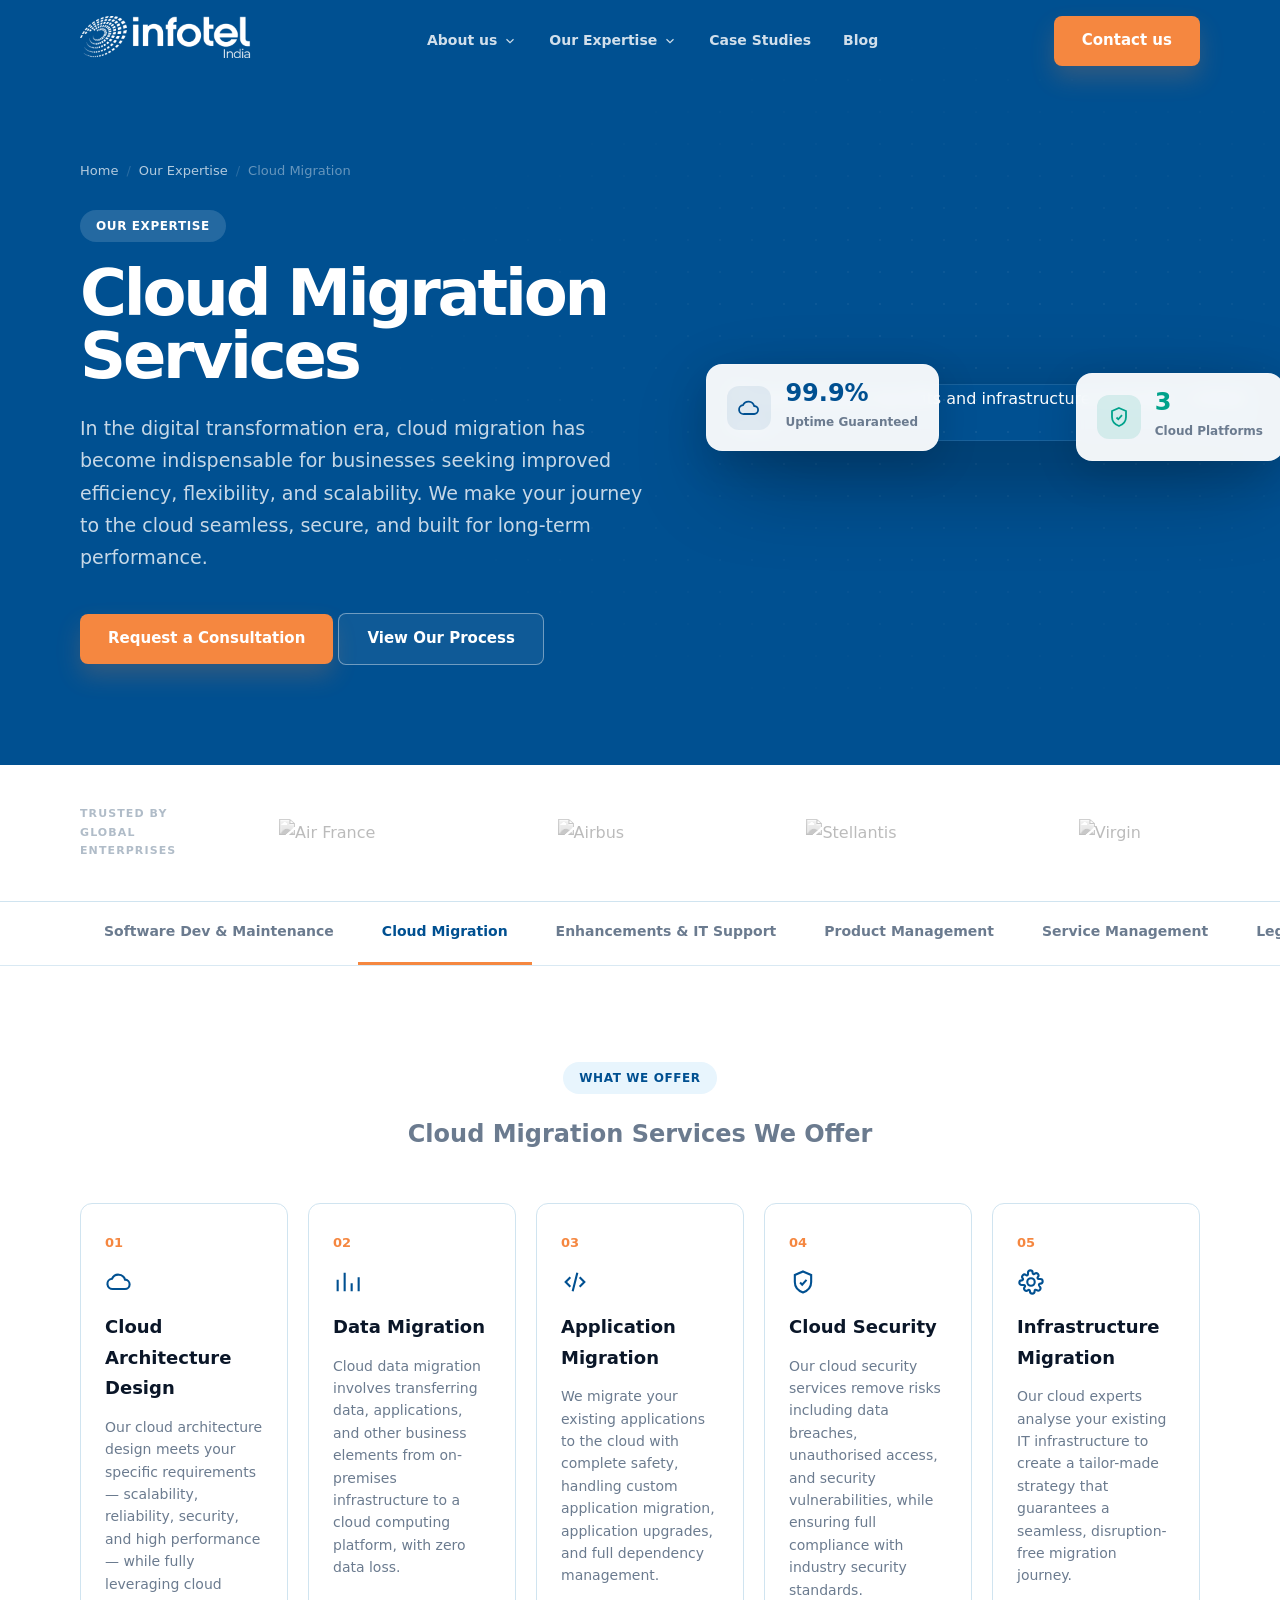
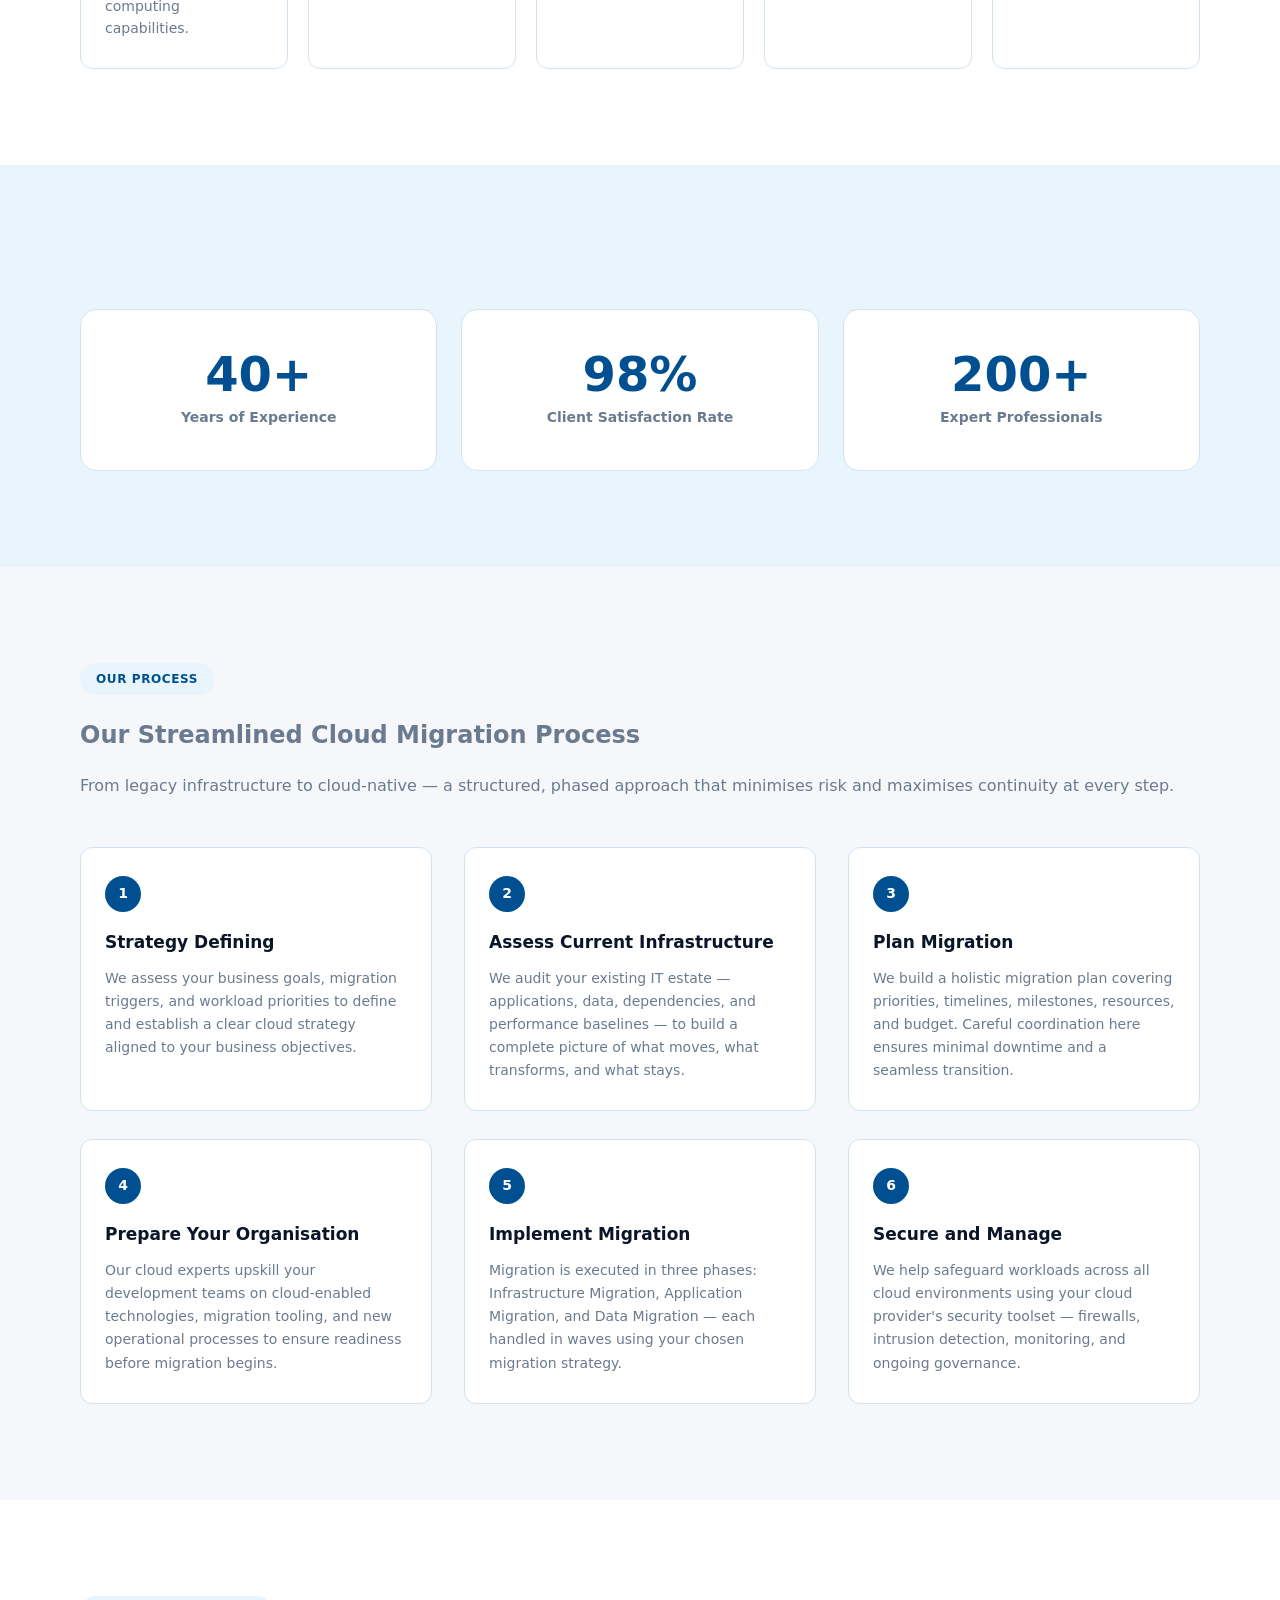
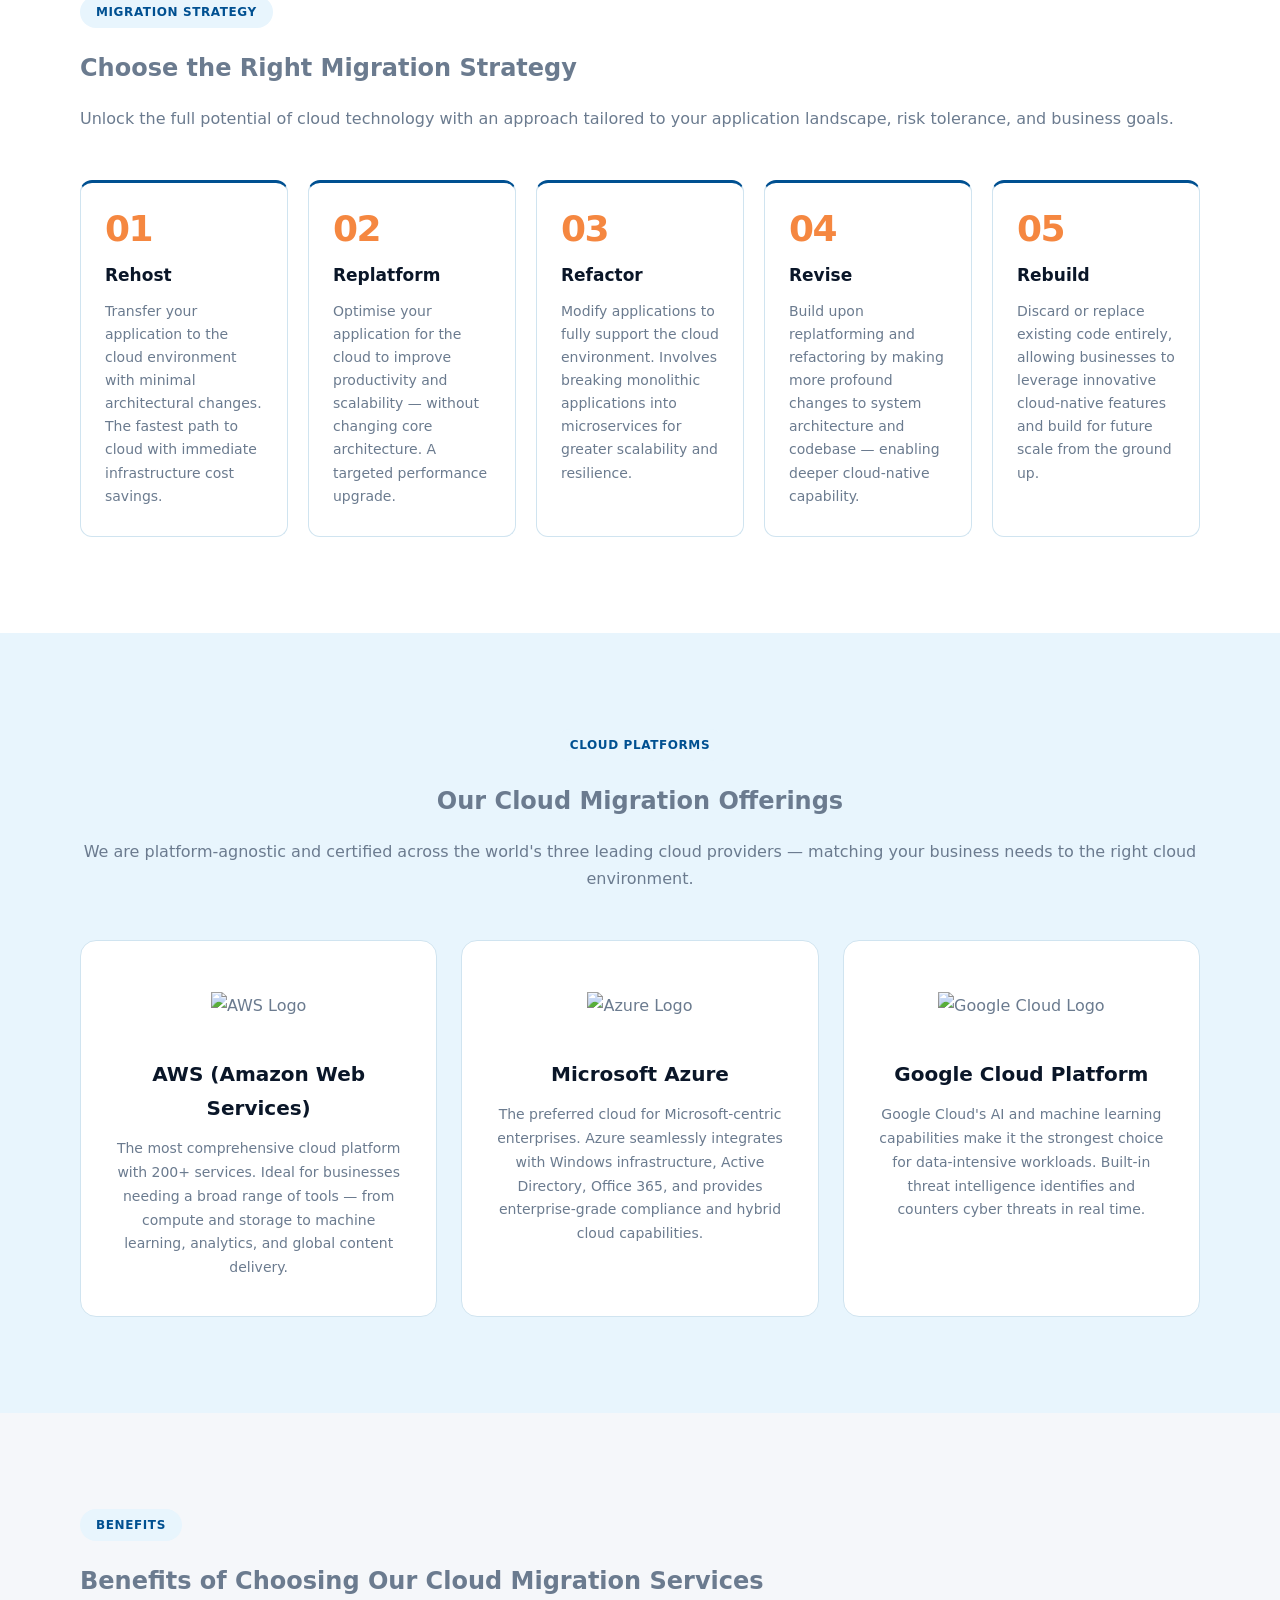
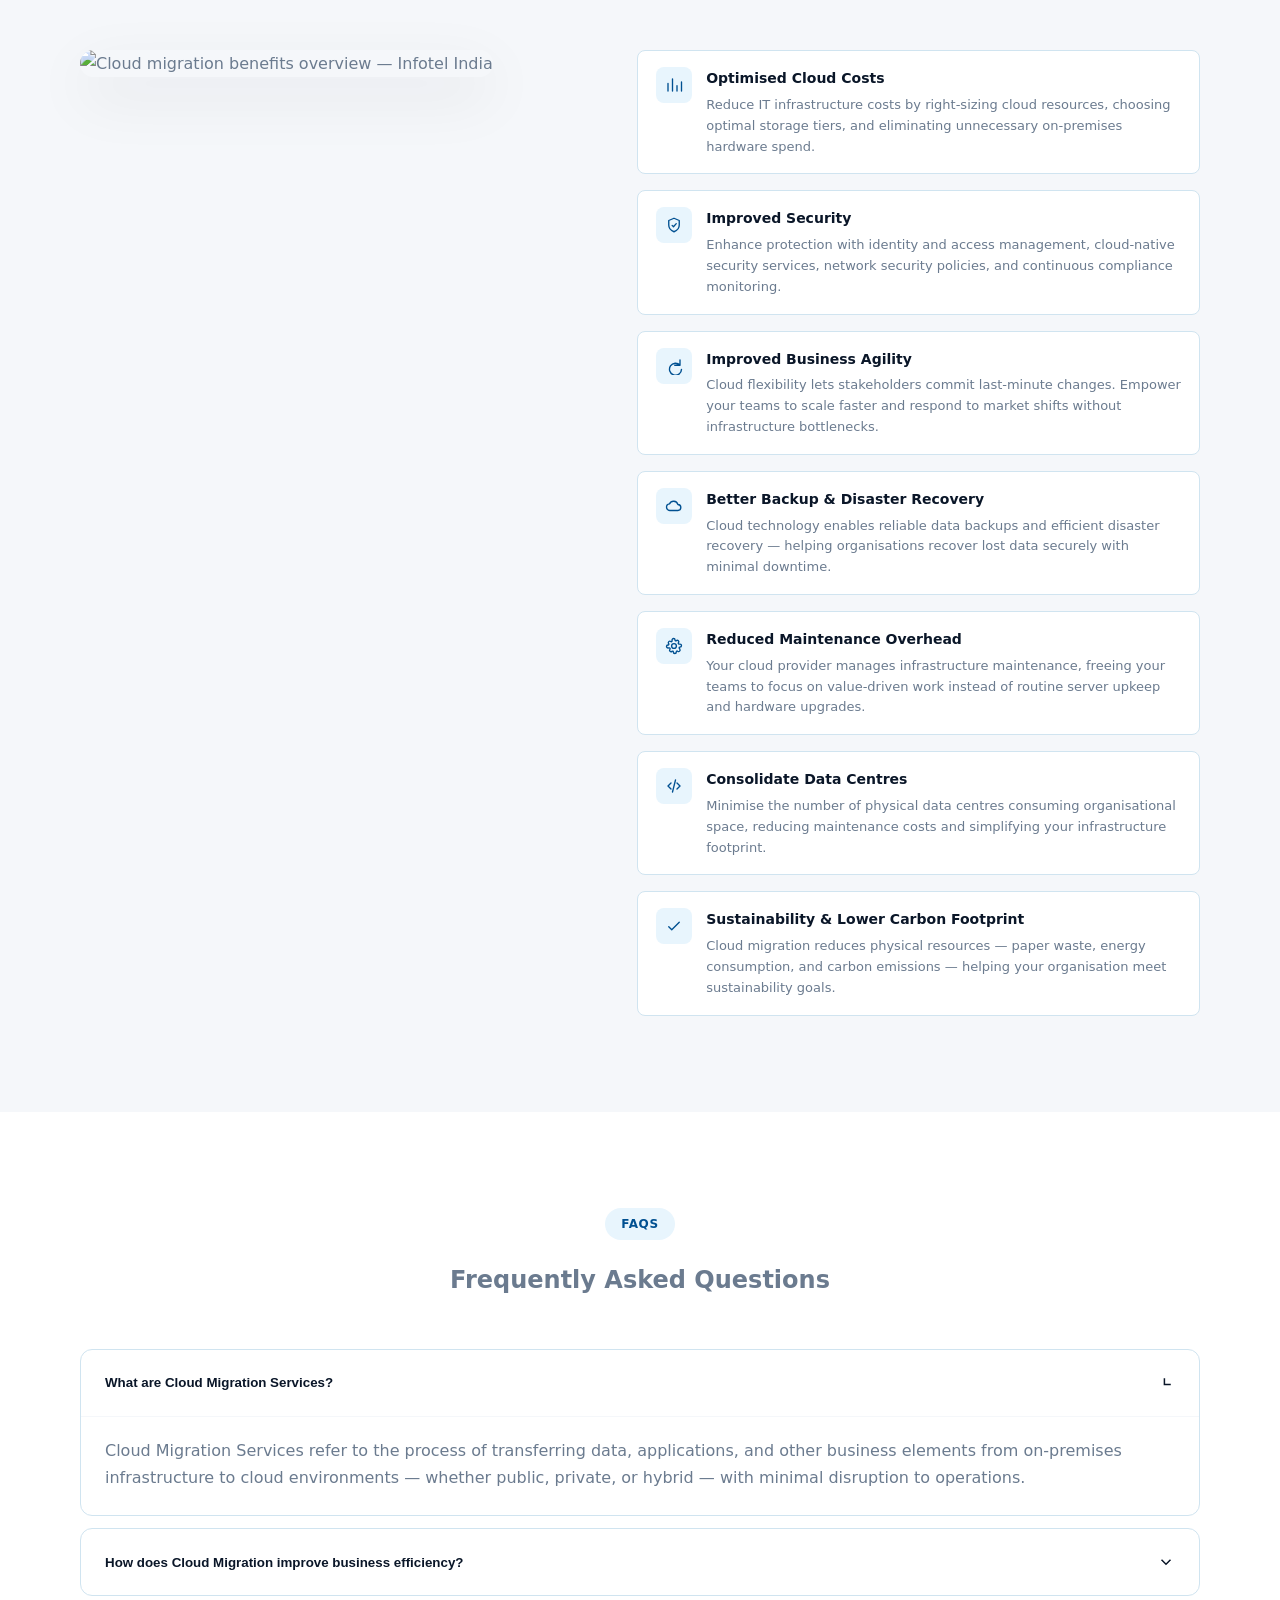
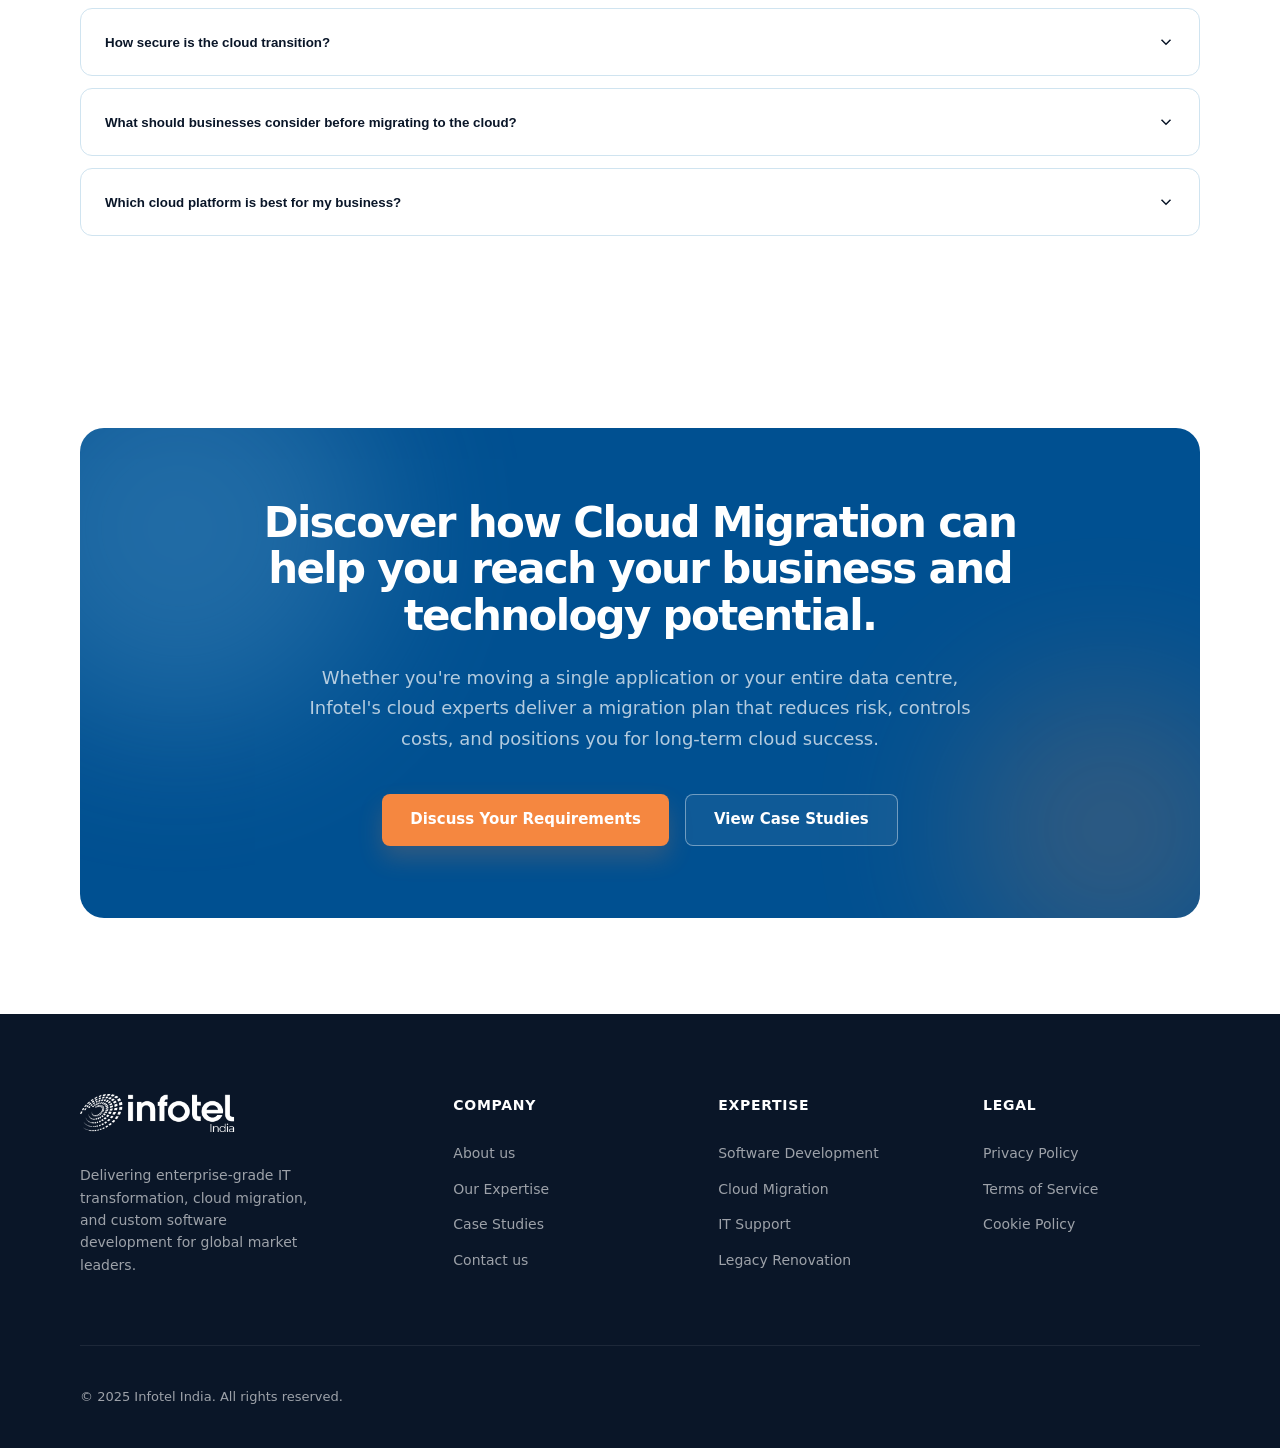
==== expertise-cloud-migration.html @ 96174274 "Cloud migration" ====
<!DOCTYPE html>
<html lang="en">

<head>
    <meta charset="UTF-8">
    <meta name="viewport" content="width=device-width, initial-scale=1.0">
    <title>Cloud Migration Services | Cloud Application Migration | Infotel India</title>
    <meta name="description" content="Infotel India delivers expert cloud migration services — from strategy and assessment to implementation and security. Migrate to AWS, Azure, or Google Cloud with minimal disruption and maximum performance.">
    <link rel="canonical" href="/expertise/cloud-migration">

    <style>
        :root {
            --color-navy: #005091;
            --color-royal: #026dc4;
            --color-steel: #6ea0c3;
            --color-sky: #a3d8f7;
            --color-ice: #e8f5fd;
            --color-ember: #f58740;
            --color-teal: #00a28b;
            --color-violet: #8f52c0;
            --color-ink: #0a1628;
            --color-dark-navy: #1b2f4a;
            --color-frost: #f5f7fa;
            --color-white: #fff;
            --color-slate: #6b7b8f;
            --color-mist: #b0bcc8;
            --font-primary: "Segoe UI", system-ui, -apple-system, sans-serif;
            --radius-sm: 4px;
            --radius-md: 8px;
            --radius-lg: 12px;
            --radius-xl: 16px;
            --radius-2xl: 24px;
            --radius-full: 9999px;
            --shadow-soft: 0 8px 32px rgba(0, 80, 145, .1);
            --shadow-card: 0 20px 60px rgba(10, 22, 40, .08);
            --shadow-strong: 0 30px 80px rgba(10, 22, 40, .16);
            --container-max: 1280px;
        }

        * {
            box-sizing: border-box;
        }

        html {
            scroll-behavior: smooth;
        }

        body {
            margin: 0;
            font-family: var(--font-primary);
            color: var(--color-slate);
            background: var(--color-white);
            line-height: 1.7;
            -webkit-font-smoothing: antialiased;
            overflow-x: hidden;
        }

        a {
            color: inherit;
            text-decoration: none;
        }

        button {
            border: 0;
            background: transparent;
            cursor: pointer;
            padding: 0;
        }

        svg {
            display: block;
            max-width: 100%;
        }

        h1, h2, h3, h4, p {
            margin: 0;
        }

        .container {
            width: min(var(--container-max), calc(100% - 160px));
            margin: 0 auto;
        }

        .section {
            padding: 96px 0;
            position: relative;
        }

        .section-tag {
            display: inline-flex;
            align-items: center;
            justify-content: center;
            gap: 8px;
            margin-bottom: 20px;
            padding: 6px 16px;
            border-radius: var(--radius-full);
            background: var(--color-ice);
            color: var(--color-navy);
            font-size: 12px;
            font-weight: 600;
            letter-spacing: .05em;
            text-transform: uppercase;
        }

        .section-tag.inverse {
            background: rgba(255, 255, 255, .14);
            color: var(--color-white);
        }

        .btn {
            display: inline-flex;
            align-items: center;
            justify-content: center;
            min-height: 48px;
            padding: 12px 28px;
            border-radius: var(--radius-md);
            font-size: 15px;
            font-weight: 600;
            transition: all .3s ease;
        }

        .btn-cta {
            background: var(--color-ember);
            color: #fff;
            box-shadow: 0 12px 24px rgba(245, 135, 64, 0.2);
        }

        .btn-cta:hover {
            background: #dc7636;
            transform: translateY(-2px);
            box-shadow: 0 16px 32px rgba(245, 135, 64, 0.3);
        }

        .btn-ghost-light {
            background: rgba(255, 255, 255, .06);
            color: #fff;
            border: 1.5px solid rgba(255, 255, 255, .4);
        }

        .btn-ghost-light:hover {
            background: rgba(255, 255, 255, .12);
            transform: translateY(-2px);
            border-color: #fff;
        }

        /* ── HEADER & NAV ── */
        .site-header {
            position: fixed;
            inset: 0 0 auto;
            z-index: 100;
            background: transparent;
            padding: 16px 0;
            transition: all .4s ease;
        }

        .site-header.scrolled {
            background: rgba(0, 80, 145, 0.96);
            backdrop-filter: blur(16px);
            padding: 12px 0;
            box-shadow: 0 12px 30px rgba(0, 0, 0, 0.15);
        }

        .nav-shell {
            display: flex;
            align-items: center;
            justify-content: space-between;
        }

        .brand-logo {
            height: 42px;
            width: auto;
        }

        .nav-links {
            display: flex;
            gap: 32px;
            align-items: center;
        }

        .nav-item { position: relative; }

        .nav-link {
            display: flex;
            align-items: center;
            gap: 6px;
            padding: 12px 0;
            color: rgba(255, 255, 255, 0.82);
            font-size: 14px;
            font-weight: 600;
        }

        .nav-item:hover .nav-link { color: #fff; }

        .icon-chevron {
            width: 14px;
            height: 14px;
            stroke: currentColor;
            fill: none;
            transition: transform .3s;
        }

        .nav-item:hover .icon-chevron { transform: rotate(180deg); }

        .dropdown {
            position: absolute;
            top: 100%;
            left: 50%;
            transform: translateX(-50%) translateY(10px);
            background: #fff;
            border-radius: var(--radius-lg);
            padding: 12px;
            min-width: 220px;
            opacity: 0;
            visibility: hidden;
            transition: all .3s ease;
            box-shadow: var(--shadow-strong);
        }

        .nav-item:hover>.dropdown {
            opacity: 1;
            visibility: visible;
            transform: translateX(-50%) translateY(0);
        }

        .dropdown-link {
            display: block;
            padding: 10px 14px;
            border-radius: var(--radius-md);
            font-size: 14px;
            color: var(--color-slate);
            transition: all .2s;
        }

        .dropdown-link:hover {
            background: var(--color-ice);
            color: var(--color-navy);
        }

        .mega-menu {
            position: absolute;
            top: 100%;
            left: 50%;
            transform: translateX(-50%) translateY(10px);
            background: #fff;
            border-radius: var(--radius-xl);
            padding: 24px;
            min-width: 560px;
            display: grid;
            grid-template-columns: 1fr 1fr;
            gap: 8px;
            opacity: 0;
            visibility: hidden;
            transition: all .3s ease;
            box-shadow: var(--shadow-strong);
        }

        .mega-menu-header {
            grid-column: 1 / -1;
            padding: 0 12px 12px;
            font-size: 12px;
            font-weight: 700;
            text-transform: uppercase;
            color: var(--color-mist);
            letter-spacing: .05em;
        }

        .nav-item:hover>.mega-menu {
            opacity: 1;
            visibility: visible;
            transform: translateX(-50%) translateY(0);
        }

        .mega-item {
            display: flex;
            gap: 14px;
            padding: 12px;
            border-radius: var(--radius-lg);
            transition: all .2s;
        }

        .mega-item:hover { background: var(--color-ice); }

        .mega-icon {
            width: 36px;
            height: 36px;
            display: flex;
            align-items: center;
            justify-content: center;
            color: var(--color-navy);
            background: #fff;
            border: 1px solid rgba(2, 109, 196, 0.1);
            border-radius: 8px;
            flex-shrink: 0;
        }

        .mega-content h4 {
            font-size: 14px;
            color: var(--color-ink);
            margin-bottom: 2px;
        }

        .mega-content p {
            font-size: 12px;
            color: var(--color-slate);
        }

        /* ── HERO ── */
        .page-hero {
            background: var(--color-navy);
            color: #fff;
            padding: 160px 0 100px;
            position: relative;
            overflow: hidden;
        }

        .page-hero-bg {
            position: absolute;
            inset: 0;
            pointer-events: none;
            background-image: radial-gradient(circle, rgba(255, 255, 255, .06) 1px, transparent 1px);
            background-size: 32px 32px;
            mask-image: radial-gradient(ellipse 60% 60% at 75% 50%, black 10%, transparent 80%);
        }

        .page-hero-inner {
            display: grid;
            grid-template-columns: 52% 48%;
            gap: 64px;
            align-items: center;
            position: relative;
            z-index: 2;
        }

        .page-hero h1 {
            color: #fff;
            font-size: clamp(36px, 5vw, 64px);
            font-weight: 700;
            letter-spacing: -.05em;
            line-height: .98;
            margin-bottom: 24px;
        }

        .page-hero .lead {
            color: rgba(255, 255, 255, .78);
            font-size: clamp(16px, 1.6vw, 19px);
            margin-bottom: 40px;
            max-width: 600px;
        }

        .breadcrumb {
            display: flex;
            align-items: center;
            gap: 8px;
            margin-bottom: 28px;
            font-size: 13px;
            color: rgba(255, 255, 255, .4);
        }

        .breadcrumb a { color: rgba(255, 255, 255, .7); }
        .breadcrumb-sep { opacity: .4; }

        .page-hero-visual {
            position: relative;
        }

        .hero-main-img {
            width: 100%;
            height: auto;
            border-radius: var(--radius-2xl);
            box-shadow: 0 30px 90px rgba(0, 0, 0, .4);
            border: 1px solid rgba(255, 255, 255, .1);
            transition: transform .6s ease;
        }

        .hero-badge-card {
            position: absolute;
            background: rgba(255, 255, 255, 0.94);
            backdrop-filter: blur(8px);
            padding: 16px 20px;
            border-radius: var(--radius-xl);
            box-shadow: 0 12px 40px rgba(0, 0, 0, 0.15);
            display: flex;
            align-items: center;
            gap: 14px;
            z-index: 10;
            border: 1px solid rgba(255, 255, 255, 0.2);
            opacity: 0;
            transform: scale(0.9) translateY(20px);
        }

        .hero-badge-card.top-left { top: -20px; left: -20px; }
        .hero-badge-card.bottom-right { bottom: -20px; right: -20px; }

        .hero-badge-icon {
            width: 44px; height: 44px;
            border-radius: var(--radius-lg);
            background: rgba(0, 80, 145, 0.08);
            color: var(--color-navy);
            display: flex; align-items: center; justify-content: center;
        }

        .hero-badge-content span {
            display: block;
            font-size: 24px; font-weight: 700;
            color: var(--color-navy);
            line-height: 1; margin-bottom: 2px;
        }

        .hero-badge-content label {
            font-size: 12px; font-weight: 600;
            color: var(--color-slate);
            white-space: nowrap;
        }

        /* ── CLIENT STRIP ── */
        .client-strip {
            background: var(--color-white);
            border-bottom: 1px solid #d0e4f0;
            padding: 40px 0;
        }

        .client-strip-inner {
            display: flex; align-items: center; justify-content: space-between;
        }

        .client-strip-label {
            font-size: 11px; text-transform: uppercase;
            font-weight: 700; color: var(--color-mist);
            letter-spacing: .1em; width: 140px;
        }

        .client-logos {
            display: flex; align-items: center; gap: 64px; flex: 1; justify-content: space-around;
        }

        .client-logo-item img {
            max-height: 28px; width: auto;
            filter: grayscale(1); opacity: 0.5;
            transition: all .3s ease;
        }

        .client-logo-item:hover img {
            filter: grayscale(0); opacity: 1;
            transform: scale(1.05);
        }

        /* ── SERVICES TABS ── */
        .services-tabs {
            background: var(--color-white);
            border-bottom: 1px solid rgba(208, 228, 240, .8);
            position: sticky; top: 72px; z-index: 20;
        }

        .tabs-inner {
            display: flex; gap: 0; overflow-x: auto; scrollbar-width: none;
            max-width: var(--container-max); margin: 0 auto; padding: 0 80px;
        }

        .tab-link {
            display: inline-flex; align-items: center;
            padding: 18px 24px; font-size: 14px; font-weight: 600;
            color: var(--color-slate); white-space: nowrap;
            border-bottom: 3px solid transparent; transition: all .2s;
        }

        .tab-link:hover { color: var(--color-navy); }
        .tab-link.is-active { color: var(--color-navy); border-bottom-color: var(--color-ember); }

        /* ── OVERVIEW / GRID ── */
        .cloud-five-grid {
            display: grid; grid-template-columns: repeat(5, minmax(0, 1fr));
            gap: 20px; margin-top: 32px;
        }

        .numbered-card {
            background: var(--color-white); border: 1px solid #d0e4f0;
            border-radius: var(--radius-lg); padding: 28px 24px;
            transition: transform .26s cubic-bezier(.34,1.56,.64,1), box-shadow .26s ease, border-color .26s;
        }

        .numbered-card:hover {
            transform: translateY(-5px); box-shadow: var(--shadow-strong);
            border-color: rgba(2, 109, 196, .18);
        }

        .card-num {
            font-size: 13px; font-weight: 700; color: var(--color-ember); margin-bottom: 14px;
        }

        .card-icon {
            margin-bottom: 16px; color: var(--color-navy);
        }

        .numbered-card h3 {
            font-size: 18px; font-weight: 600; color: var(--color-ink); margin-bottom: 12px;
        }

        .numbered-card p {
            font-size: 14px; line-height: 1.6;
        }

        /* ── STAT ROW ── */
        .stat-row {
            display: grid; grid-template-columns: repeat(3, 1fr); gap: 24px; margin-top: 48px;
        }

        .stat-box {
            text-align: center; padding: 40px; border-radius: var(--radius-xl);
            background: #fff; border: 1px solid #d0e4f0;
            transition: all .3s ease;
        }

        .stat-box:hover { border-color: var(--color-sky); box-shadow: var(--shadow-soft); }

        .stat-num {
            font-size: 48px; font-weight: 700; color: var(--color-navy); line-height: 1; margin-bottom: 8px;
        }

        .stat-label { font-size: 14px; font-weight: 600; color: var(--color-slate); }

        /* ── PROCESS ── */
        .cloud-process-grid {
            display: grid; grid-template-columns: repeat(3, minmax(0, 1fr));
            gap: 28px 32px; margin-top: 40px; position: relative;
        }

        .cloud-process-step {
            background: var(--color-white); border: 1px solid #d0e4f0;
            border-radius: var(--radius-lg); padding: 28px 24px; position: relative;
            transition: transform .26s cubic-bezier(.34, 1.56, .64, 1), box-shadow .26s ease, border-color .26s;
        }

        .cloud-process-step:hover {
            transform: translateY(-5px); box-shadow: var(--shadow-strong);
            border-color: rgba(2, 109, 196, .22);
        }

        .step-number {
            display: inline-flex; align-items: center; justify-content: center;
            width: 36px; height: 36px; border-radius: 50%;
            background: var(--color-navy); color: #fff;
            font-size: 14px; font-weight: 700; margin-bottom: 16px; flex-shrink: 0;
        }

        .cloud-process-step h4 { font-size: 17px; font-weight: 600; color: var(--color-ink); margin-bottom: 10px; }
        .cloud-process-step p { font-size: 14px; color: var(--color-slate); line-height: 1.65; }

        /* ── STRATEGIES ── */
        .strategy-card {
            background: var(--color-white); border: 1px solid #d0e4f0;
            border-radius: var(--radius-lg); padding: 28px 24px;
            border-top: 3px solid var(--color-navy);
            transition: transform .26s cubic-bezier(.34, 1.56, .64, 1), box-shadow .26s ease, border-top-color .26s;
        }

        .strategy-card:hover { transform: translateY(-5px); box-shadow: var(--shadow-strong); border-top-color: var(--color-ember); }

        .strategy-num { font-size: 36px; font-weight: 700; color: var(--color-ember); line-height: 1; letter-spacing: -.04em; margin-bottom: 14px; }
        .strategy-card h3 { font-size: 17px; font-weight: 600; color: var(--color-ink); margin-bottom: 10px; }
        .strategy-card p { font-size: 14px; color: var(--color-slate); line-height: 1.65; }

        /* ── PLATFORMS ── */
        .platform-grid { display: grid; grid-template-columns: repeat(3, minmax(0, 1fr)); gap: 24px; margin-top: 36px; }

        .platform-card {
            background: var(--color-white); border: 1px solid #d0e4f0; border-radius: var(--radius-xl);
            padding: 36px 32px; text-align: center;
            transition: transform .28s cubic-bezier(.34, 1.56, .64, 1), box-shadow .28s ease, border-color .28s;
        }

        .platform-card:hover { transform: translateY(-6px); box-shadow: var(--shadow-strong); border-color: rgba(2, 109, 196, .22); }

        .platform-logo { height: 56px; display: flex; align-items: center; justify-content: center; margin: 0 auto 24px; }
        .platform-logo img { max-height: 52px; width: auto; object-fit: contain; }
        .platform-card h3 { font-size: 20px; font-weight: 600; color: var(--color-ink); margin-bottom: 12px; }
        .platform-card p { font-size: 14px; color: var(--color-slate); line-height: 1.7; }

        /* ── BENEFITS ── */
        .benefits-layout { display: grid; grid-template-columns: minmax(0, .95fr) minmax(0, 1.05fr); gap: 48px; align-items: start; margin-top: 36px; }

        .benefit-list { display: grid; gap: 16px; margin-top: 0; }

        .benefit-item {
            display: flex; gap: 14px; align-items: flex-start; padding: 16px 18px; border-radius: var(--radius-md);
            background: var(--color-white); border: 1px solid #d0e4f0;
            transition: transform .22s cubic-bezier(.34, 1.56, .64, 1), border-color .22s, box-shadow .22s;
        }

        .benefit-item:hover { transform: translateX(5px); border-color: rgba(2, 109, 196, .24); box-shadow: var(--shadow-soft); }

        .benefit-icon {
            width: 36px; height: 36px; border-radius: var(--radius-md);
            background: var(--color-ice); color: var(--color-navy);
            display: flex; align-items: center; justify-content: center; flex-shrink: 0;
        }

        .benefit-icon svg { width: 18px; height: 18px; fill: none; stroke: currentColor; stroke-width: 1.8; stroke-linecap: round; stroke-linejoin: round; }
        .benefit-title { font-size: 14px; font-weight: 600; color: var(--color-ink); margin-bottom: 4px; }
        .benefit-body { font-size: 13px; color: var(--color-slate); line-height: 1.6; }

        /* ── FAQ ── */
        .faq-list { display: grid; gap: 12px; margin-top: 32px; }
        .faq-item { border: 1px solid #d0e4f0; border-radius: 12px; overflow: hidden; background: #fff; }
        .faq-q {
            display: flex; align-items: center; justify-content: space-between;
            padding: 24px; width: 100%; font-weight: 600; text-align: left; color: var(--color-ink);
        }
        .faq-icon { width: 18px; height: 18px; transition: transform .3s ease; }
        .faq-item.is-open .faq-icon { transform: rotate(45deg); }
        .faq-a { max-height: 0; overflow: hidden; transition: all .4s cubic-bezier(.4, 0, .2, 1); }
        .faq-item.is-open .faq-a { max-height: 500px; padding: 0 24px 24px; border-top: 1px solid var(--color-frost); padding-top: 20px; }

        /* ── CTA STRIP ── */
        .cta-strip-container { margin-top: 96px; padding-bottom: 96px; }
        .cta-strip {
            background: var(--color-navy); border-radius: var(--radius-2xl); padding: 72px;
            position: relative; overflow: hidden; display: flex; flex-direction: column; align-items: center; text-align: center;
        }
        .cta-orb {
            position: absolute; border-radius: 50%; filter: blur(80px); opacity: 0.2; pointer-events: none;
        }
        .cta-orb-1 { width: 400px; height: 400px; background: var(--color-sky); top: -100px; left: -100px; }
        .cta-orb-2 { width: 300px; height: 300px; background: var(--color-ember); bottom: -60px; right: -60px; }
        .cta-strip h2 { font-size: clamp(28px, 4vw, 42px); color: #fff; margin-bottom: 24px; max-width: 840px; position: relative; z-index: 2; line-height: 1.1; font-weight: 700; letter-spacing: -.04em; }
        .cta-strip p { font-size: 18px; color: rgba(255, 255, 255, .7); margin-bottom: 40px; max-width: 680px; position: relative; z-index: 2; }
        .cta-actions { position: relative; z-index: 2; display: flex; gap: 16px; justify-content: center; }

        /* ── FOOTER ── */
        .site-footer { background: var(--color-ink); color: rgba(255, 255, 255, .6); padding: 80px 0 40px; }
        .footer-grid { display: grid; grid-template-columns: 1.5fr 1fr 1fr 1fr; gap: 48px; padding-bottom: 60px; border-bottom: 1px solid rgba(255, 255, 255, 0.08); }
        .footer-brand p { margin-top: 24px; font-size: 14px; max-width: 240px; line-height: 1.6; }
        .footer-head { font-size: 14px; font-weight: 700; color: #fff; text-transform: uppercase; letter-spacing: .05em; margin-bottom: 24px; }
        .footer-link { display: block; font-size: 14px; color: rgba(255, 255, 255, .6); margin-bottom: 12px; transition: color .2s; }
        .footer-link:hover { color: #fff; }
        .footer-bottom { padding-top: 40px; display: flex; justify-content: space-between; font-size: 13px; }

        /* ── ANIMATIONS ── */
        .reveal { opacity: 0; transform: translateY(30px); transition: all .7s cubic-bezier(.2, .8, .4, 1); }
        .reveal.is-visible { opacity: 1; transform: translateY(0); }
        .reveal-left { opacity: 0; transform: translateX(-40px); transition: all .8s cubic-bezier(.2, .8, .4, 1); }
        .reveal-left.is-visible { opacity: 1; transform: translateX(0); }
        .reveal-right { opacity: 0; transform: translateX(40px); transition: all .8s cubic-bezier(.2, .8, .4, 1); }
        .reveal-right.is-visible { opacity: 1; transform: translateX(0); }

        .cloud-process-step { opacity: 0; transform: translateY(28px); transition: opacity .55s cubic-bezier(.2,.8,.4,1), transform .55s cubic-bezier(.2,.8,.4,1); }
        .cloud-process-step.is-visible { opacity: 1; transform: translateY(0); }
        .cloud-process-step.is-hidden { opacity: 0; transform: translateY(14px); transition: opacity .35s ease, transform .35s ease; }
        .cloud-process-step:nth-child(1) { transition-delay: .00s; }
        .cloud-process-step:nth-child(2) { transition-delay: .08s; }
        .cloud-process-step:nth-child(3) { transition-delay: .16s; }
        .cloud-process-step:nth-child(4) { transition-delay: .24s; }
        .cloud-process-step:nth-child(5) { transition-delay: .32s; }
        .cloud-process-step:nth-child(6) { transition-delay: .40s; }

        .strategy-card { opacity: 0; transform: translateY(28px); transition: opacity .5s cubic-bezier(.2,.8,.4,1), transform .5s cubic-bezier(.2,.8,.4,1); }
        .strategy-card.is-visible { opacity: 1; transform: translateY(0); }
        .strategy-card.is-hidden { opacity: 0; transform: translateY(14px); transition: opacity .32s ease, transform .32s ease; }
        .strategy-card:nth-child(1) { transition-delay: .00s; }
        .strategy-card:nth-child(2) { transition-delay: .08s; }
        .strategy-card:nth-child(3) { transition-delay: .16s; }
        .strategy-card:nth-child(4) { transition-delay: .24s; }
        .strategy-card:nth-child(5) { transition-delay: .32s; }

        .platform-card { opacity: 0; transform: translateY(28px) scale(.97); transition: opacity .55s ease, transform .55s cubic-bezier(.34,1.4,.64,1); }
        .platform-card.is-visible { opacity: 1; transform: translateY(0) scale(1); }
        .platform-card.is-hidden { opacity: 0; transform: translateY(12px) scale(.98); transition: opacity .35s ease, transform .35s ease; }
        .platform-card:nth-child(1) { transition-delay: .00s; }
        .platform-card:nth-child(2) { transition-delay: .12s; }
        .platform-card:nth-child(3) { transition-delay: .24s; }

        .benefit-item { opacity: 0; transform: translateX(20px); transition: opacity .48s ease, transform .48s ease; }
        .benefit-item.is-visible { opacity: 1; transform: translateX(0); }
        .benefit-item.is-hidden { opacity: 0; transform: translateX(10px); transition: opacity .3s ease, transform .3s ease; }
        .benefit-item:nth-child(1) { transition-delay: .00s; }
        .benefit-item:nth-child(2) { transition-delay: .06s; }
        .benefit-item:nth-child(3) { transition-delay: .12s; }
        .benefit-item:nth-child(4) { transition-delay: .18s; }
        .benefit-item:nth-child(5) { transition-delay: .24s; }
        .benefit-item:nth-child(6) { transition-delay: .30s; }
        .benefit-item:nth-child(7) { transition-delay: .36s; }

        /* Responsive */
        @media(max-width: 1180px) {
            .cloud-five-grid { grid-template-columns: repeat(3, minmax(0,1fr)); }
            .container { width: min(var(--container-max), calc(100% - 80px)); }
        }
        @media(max-width: 1024px) {
            .page-hero-inner { grid-template-columns: 1fr; text-align: center; }
            .page-hero .lead { margin-inline: auto; }
            .breadcrumb { justify-content: center; }
            .btn-row { justify-content: center; }
            .hero-badge-card { display: none; }
            .benefits-layout { grid-template-columns: 1fr; }
            .footer-grid { grid-template-columns: 1fr 1fr; }
        }
        @media(max-width: 767px) {
            .cloud-five-grid { grid-template-columns: 1fr; }
            .cloud-process-grid { grid-template-columns: 1fr; }
            .platform-grid { grid-template-columns: 1fr; }
            .stat-row { grid-template-columns: 1fr; }
            .cta-strip { padding: 48px 24px; }
            .footer-grid { grid-template-columns: 1fr; }
            .tabs-inner { padding: 0 20px; }
            .container { width: min(var(--container-max), calc(100% - 40px)); }
        }

        @media (prefers-reduced-motion: reduce) {
            * {
                animation-duration: 0.01ms !important;
                animation-iteration-count: 1 !important;
                transition-duration: 0.01ms !important;
                scroll-behavior: auto !important;
            }
        }
    </style>
</head>

<body>
    <!-- SVG Library -->
    <svg width="0" height="0" style="position:absolute;visibility:hidden" aria-hidden="true">
        <symbol id="icon-chevron" viewBox="0 0 24 24">
            <path d="M6 9l6 6 6-6" stroke="currentColor" stroke-width="2" fill="none"></path>
        </symbol>
        <symbol id="icon-cloud" viewBox="0 0 24 24">
            <path d="M7 18h10a4 4 0 0 0 .2-8A6 6 0 0 0 6 9.2 4.2 4.2 0 0 0 7 18z" stroke="currentColor" stroke-width="1.8" fill="none"></path>
        </symbol>
        <symbol id="icon-shield" viewBox="0 0 24 24">
            <path d="M12 3l7 3v6c0 4.5-3 7.5-7 9-4-1.5-7-4.5-7-9V6l7-3zM9.5 12.5l1.8 1.8 3.7-4.1" stroke="currentColor" stroke-width="1.8" fill="none"></path>
        </symbol>
        <symbol id="icon-chart" viewBox="0 0 24 24">
            <path d="M4 20V10M10 20V4M16 20v-7M22 20V8" stroke="currentColor" stroke-width="1.8" fill="none"></path>
        </symbol>
        <symbol id="icon-settings" viewBox="0 0 24 24">
            <path d="M12 15.2a3.2 3.2 0 1 0 0-6.4 3.2 3.2 0 0 0 0 6.4z" stroke="currentColor" stroke-width="1.8" fill="none"></path>
            <path d="M19.4 15a1 1 0 0 0 .2 1.1l.1.1a2 2 0 0 1-2.8 2.8l-.1-.1a1 1 0 0 0-1.1-.2 1 1 0 0 0-.6.9V20a2 2 0 0 1-4 0v-.2a1 1 0 0 0-.6-.9 1 1 0 0 0-1.1.2l-.1.1a2 2 0 0 1-2.8-2.8l.1-.1a1 1 0 0 0 .2-1.1 1 1 0 0 0-.9-.6H4a2 2 0 0 1 0-4h.2a1 1 0 0 0 .9-.6 1 1 0 0 0-.2-1.1l-.1-.1a2 2 0 0 1 2.8-2.8l.1.1a1 1 0 0 0 1.1.2 1 1 0 0 0 .6-.9V4a2 2 0 0 1 4 0v.2a1 1 0 0 0 .6.9 1 1 0 0 0 1.1-.2l.1-.1a2 2 0 0 1 2.8 2.8l-.1.1a1 1 0 0 0-.2 1.1 1 1 0 0 0 .9.6H20a2 2 0 0 1 0 4h-.2a1 1 0 0 0-.4 1.9" stroke="currentColor" stroke-width="1.8" fill="none"></path>
        </symbol>
        <symbol id="icon-code" viewBox="0 0 24 24">
            <path d="M8 8l-4 4 4 4M16 8l4 4-4 4M14 4l-4 16" stroke="currentColor" stroke-width="1.8" fill="none"></path>
        </symbol>
        <symbol id="icon-refresh" viewBox="0 0 24 24">
            <path d="M20 11a8 8 0 1 0 2 5.5M20 4v7h-7" stroke="currentColor" stroke-width="1.8" fill="none"></path>
        </symbol>
        <symbol id="icon-check" viewBox="0 0 24 24">
            <path d="M5 13l4 4L19 7" stroke="currentColor" stroke-width="1.8" fill="none"></path>
        </symbol>
    </svg>

    <!-- Header -->
    <header class="site-header">
        <div class="container nav-shell">
            <a class="brand" href="index.html">
                <img src="logo.png" alt="Infotel India" class="brand-logo">
            </a>
            <nav class="nav-links">
                <div class="nav-item">
                    <a class="nav-link" href="#">About us <svg class="icon-chevron"><use href="#icon-chevron"></use></svg></a>
                    <div class="dropdown">
                        <a href="#" class="dropdown-link">About Infotel Group</a>
                        <a href="#" class="dropdown-link">Leadership Team</a>
                        <a href="#" class="dropdown-link">Our Values</a>
                    </div>
                </div>
                <div class="nav-item">
                    <a class="nav-link" href="#">Our Expertise <svg class="icon-chevron"><use href="#icon-chevron"></use></svg></a>
                    <div class="mega-menu">
                        <div class="mega-menu-header">Our Expertise</div>
                        <a href="expertise-software-development.html" class="mega-item">
                            <div class="mega-icon"><svg width="20" height="20"><use href="#icon-code"></use></svg></div>
                            <div class="mega-content">
                                <h4>Software Development</h4>
                                <p>Custom solutions & maintenance</p>
                            </div>
                        </a>
                        <a href="expertise-cloud-migration.html" class="mega-item">
                            <div class="mega-icon"><svg width="20" height="20"><use href="#icon-cloud"></use></svg></div>
                            <div class="mega-content">
                                <h4>Cloud Migration</h4>
                                <p>Enterprise cloud transformation</p>
                            </div>
                        </a>
                    </div>
                </div>
                <a class="nav-link" href="#">Case Studies</a>
                <a class="nav-link" href="#">Blog</a>
            </nav>
            <div class="nav-actions">
                <a class="btn btn-cta" href="#">Contact us</a>
            </div>
        </div>
    </header>

    <main>
        <!-- Section 1: Hero -->
        <section class="page-hero">
            <div class="page-hero-bg"></div>
            <div class="container page-hero-inner">
                <div class="page-hero-copy">
                    <div class="breadcrumb">
                        <a href="index.html">Home</a> <span class="breadcrumb-sep">/</span> 
                        <a href="#">Our Expertise</a> <span class="breadcrumb-sep">/</span> Cloud Migration
                    </div>
                    <span class="section-tag inverse">Our Expertise</span>
                    <h1 class="reveal">Cloud Migration Services</h1>
                    <p class="lead reveal">In the digital transformation era, cloud migration has become indispensable for businesses seeking improved efficiency, flexibility, and scalability. We make your journey to the cloud seamless, secure, and built for long-term performance.</p>
                    <div class="btn-row reveal">
                        <a class="btn btn-cta" href="#cta">Request a Consultation</a>
                        <a class="btn btn-ghost-light" href="#process">View Our Process</a>
                    </div>
                </div>
                <div class="page-hero-visual reveal-right">
                    <img src="https://infotel-india.in/wp-content/uploads/2025/07/benefits.png" alt="Cloud migration benefits and infrastructure overview — Infotel India" class="hero-main-img" loading="eager" width="1254" height="691">
                    
                    <div class="hero-badge-card top-left">
                        <div class="hero-badge-icon"><svg width="24" height="24"><use href="#icon-cloud"></use></svg></div>
                        <div class="hero-badge-content">
                            <span>99.9%</span>
                            <label>Uptime Guaranteed</label>
                        </div>
                    </div>

                    <div class="hero-badge-card bottom-right">
                        <div class="hero-badge-icon" style="background: rgba(0,162,139,.12); color: var(--color-teal);"><svg width="24" height="24"><use href="#icon-shield"></use></svg></div>
                        <div class="hero-badge-content">
                            <span style="color: var(--color-teal);">3</span>
                            <label>Cloud Platforms</label>
                        </div>
                    </div>
                </div>
            </div>
        </section>

        <!-- Section 2: Client Strip -->
        <section class="client-strip">
            <div class="container client-strip-inner">
                <div class="client-strip-label">Trusted by global enterprises</div>
                <div class="client-logos">
                    <div class="client-logo-item"><img src="https://infotel-india.in/wp-content/uploads/2025/07/airfrance_logo.png" alt="Air France"></div>
                    <div class="client-logo-item"><img src="https://infotel-india.in/wp-content/uploads/2025/07/airbus_logo.png" alt="Airbus"></div>
                    <div class="client-logo-item"><img src="https://infotel-india.in/wp-content/uploads/2025/07/stell_logo.png" alt="Stellantis"></div>
                    <div class="client-logo-item"><img src="https://infotel-india.in/wp-content/uploads/2025/07/virgin_logo1.png" alt="Virgin"></div>
                </div>
            </div>
        </section>

        <!-- Section 3: Tabs -->
        <nav class="services-tabs">
            <div class="tabs-inner">
                <a href="expertise-software-development.html" class="tab-link">Software Dev & Maintenance</a>
                <a href="expertise-cloud-migration.html" class="tab-link is-active">Cloud Migration</a>
                <a href="#" class="tab-link">Enhancements & IT Support</a>
                <a href="#" class="tab-link">Product Management</a>
                <a href="#" class="tab-link">Service Management</a>
                <a href="#" class="tab-link">Legacy Renovation</a>
                <a href="#" class="tab-link">Business & Technical Analysis</a>
            </div>
        </nav>

        <!-- Section 4: What We Offer -->
        <section id="overview" class="section">
            <div class="container">
                <div class="reveal center-copy" style="text-align: center; margin-bottom: 48px;">
                    <span class="section-tag">What We Offer</span>
                    <h2>Cloud Migration Services We Offer</h2>
                </div>
                <div class="cloud-five-grid">
                    <div class="numbered-card reveal">
                        <div class="card-num">01</div>
                        <div class="card-icon"><svg width="28" height="28"><use href="#icon-cloud"></use></svg></div>
                        <h3>Cloud Architecture Design</h3>
                        <p>Our cloud architecture design meets your specific requirements — scalability, reliability, security, and high performance — while fully leveraging cloud computing capabilities.</p>
                    </div>
                    <div class="numbered-card reveal">
                        <div class="card-num">02</div>
                        <div class="card-icon"><svg width="28" height="28"><use href="#icon-chart"></use></svg></div>
                        <h3>Data Migration</h3>
                        <p>Cloud data migration involves transferring data, applications, and other business elements from on-premises infrastructure to a cloud computing platform, with zero data loss.</p>
                    </div>
                    <div class="numbered-card reveal">
                        <div class="card-num">03</div>
                        <div class="card-icon"><svg width="28" height="28"><use href="#icon-code"></use></svg></div>
                        <h3>Application Migration</h3>
                        <p>We migrate your existing applications to the cloud with complete safety, handling custom application migration, application upgrades, and full dependency management.</p>
                    </div>
                    <div class="numbered-card reveal">
                        <div class="card-num">04</div>
                        <div class="card-icon"><svg width="28" height="28"><use href="#icon-shield"></use></svg></div>
                        <h3>Cloud Security</h3>
                        <p>Our cloud security services remove risks including data breaches, unauthorised access, and security vulnerabilities, while ensuring full compliance with industry security standards.</p>
                    </div>
                    <div class="numbered-card reveal">
                        <div class="card-num">05</div>
                        <div class="card-icon"><svg width="28" height="28"><use href="#icon-settings"></use></svg></div>
                        <h3>Infrastructure Migration</h3>
                        <p>Our cloud experts analyse your existing IT infrastructure to create a tailor-made strategy that guarantees a seamless, disruption-free migration journey.</p>
                    </div>
                </div>
            </div>
        </section>

        <!-- Section 5: Stats -->
        <section id="stats" class="section" style="background: var(--color-ice);">
            <div class="container">
                <div class="stat-row">
                    <div class="stat-box reveal">
                        <div class="stat-num counter" data-count="40" data-suffix="+">0</div>
                        <div class="stat-label">Years of Experience</div>
                    </div>
                    <div class="stat-box reveal">
                        <div class="stat-num counter" data-count="98" data-suffix="%">0</div>
                        <div class="stat-label">Client Satisfaction Rate</div>
                    </div>
                    <div class="stat-box reveal">
                        <div class="stat-num counter" data-count="200" data-suffix="+">0</div>
                        <div class="stat-label">Expert Professionals</div>
                    </div>
                </div>
            </div>
        </section>

        <!-- Section 6: Process -->
        <section id="process" class="section" style="background: var(--color-frost);">
            <div class="container">
                <div class="reveal" style="margin-bottom: 48px;">
                    <span class="section-tag">Our Process</span>
                    <h2>Our Streamlined Cloud Migration Process</h2>
                    <p class="lead" style="margin-top: 16px;">From legacy infrastructure to cloud-native — a structured, phased approach that minimises risk and maximises continuity at every step.</p>
                </div>
                <div class="cloud-process-grid">
                    <div class="cloud-process-step">
                        <div class="step-number">1</div>
                        <h4>Strategy Defining</h4>
                        <p>We assess your business goals, migration triggers, and workload priorities to define and establish a clear cloud strategy aligned to your business objectives.</p>
                    </div>
                    <div class="cloud-process-step">
                        <div class="step-number">2</div>
                        <h4>Assess Current Infrastructure</h4>
                        <p>We audit your existing IT estate — applications, data, dependencies, and performance baselines — to build a complete picture of what moves, what transforms, and what stays.</p>
                    </div>
                    <div class="cloud-process-step">
                        <div class="step-number">3</div>
                        <h4>Plan Migration</h4>
                        <p>We build a holistic migration plan covering priorities, timelines, milestones, resources, and budget. Careful coordination here ensures minimal downtime and a seamless transition.</p>
                    </div>
                    <div class="cloud-process-step">
                        <div class="step-number">4</div>
                        <h4>Prepare Your Organisation</h4>
                        <p>Our cloud experts upskill your development teams on cloud-enabled technologies, migration tooling, and new operational processes to ensure readiness before migration begins.</p>
                    </div>
                    <div class="cloud-process-step">
                        <div class="step-number">5</div>
                        <h4>Implement Migration</h4>
                        <p>Migration is executed in three phases: Infrastructure Migration, Application Migration, and Data Migration — each handled in waves using your chosen migration strategy.</p>
                    </div>
                    <div class="cloud-process-step">
                        <div class="step-number">6</div>
                        <h4>Secure and Manage</h4>
                        <p>We help safeguard workloads across all cloud environments using your cloud provider's security toolset — firewalls, intrusion detection, monitoring, and ongoing governance.</p>
                    </div>
                </div>
            </div>
        </section>

        <!-- Section 7: Strategy -->
        <section id="strategies" class="section">
            <div class="container">
                <div class="reveal" style="margin-bottom: 48px;">
                    <span class="section-tag">Migration Strategy</span>
                    <h2>Choose the Right Migration Strategy</h2>
                    <p class="lead" style="margin-top: 16px;">Unlock the full potential of cloud technology with an approach tailored to your application landscape, risk tolerance, and business goals.</p>
                </div>
                <div class="cloud-five-grid">
                    <div class="strategy-card">
                        <div class="strategy-num">01</div>
                        <h3>Rehost</h3>
                        <p>Transfer your application to the cloud environment with minimal architectural changes. The fastest path to cloud with immediate infrastructure cost savings.</p>
                    </div>
                    <div class="strategy-card">
                        <div class="strategy-num">02</div>
                        <h3>Replatform</h3>
                        <p>Optimise your application for the cloud to improve productivity and scalability — without changing core architecture. A targeted performance upgrade.</p>
                    </div>
                    <div class="strategy-card">
                        <div class="strategy-num">03</div>
                        <h3>Refactor</h3>
                        <p>Modify applications to fully support the cloud environment. Involves breaking monolithic applications into microservices for greater scalability and resilience.</p>
                    </div>
                    <div class="strategy-card">
                        <div class="strategy-num">04</div>
                        <h3>Revise</h3>
                        <p>Build upon replatforming and refactoring by making more profound changes to system architecture and codebase — enabling deeper cloud-native capability.</p>
                    </div>
                    <div class="strategy-card">
                        <div class="strategy-num">05</div>
                        <h3>Rebuild</h3>
                        <p>Discard or replace existing code entirely, allowing businesses to leverage innovative cloud-native features and build for future scale from the ground up.</p>
                    </div>
                </div>
            </div>
        </section>

        <!-- Section 8: Platforms -->
        <section id="platforms" class="section" style="background: var(--color-ice);">
            <div class="container">
                <div class="reveal center-copy" style="text-align: center; margin-bottom: 48px;">
                    <span class="section-tag">Cloud Platforms</span>
                    <h2>Our Cloud Migration Offerings</h2>
                    <p class="lead" style="margin-top: 16px;">We are platform-agnostic and certified across the world's three leading cloud providers — matching your business needs to the right cloud environment.</p>
                </div>
                <div class="platform-grid">
                    <div class="platform-card">
                        <div class="platform-logo"><img src="https://infotel-india.in/wp-content/uploads/2025/07/aws_logo.png" alt="AWS Logo"></div>
                        <h3>AWS (Amazon Web Services)</h3>
                        <p>The most comprehensive cloud platform with 200+ services. Ideal for businesses needing a broad range of tools — from compute and storage to machine learning, analytics, and global content delivery.</p>
                    </div>
                    <div class="platform-card">
                        <div class="platform-logo"><img src="https://infotel-india.in/wp-content/uploads/2025/07/azure_logo.png" alt="Azure Logo"></div>
                        <h3>Microsoft Azure</h3>
                        <p>The preferred cloud for Microsoft-centric enterprises. Azure seamlessly integrates with Windows infrastructure, Active Directory, Office 365, and provides enterprise-grade compliance and hybrid cloud capabilities.</p>
                    </div>
                    <div class="platform-card">
                        <div class="platform-logo"><img src="https://infotel-india.in/wp-content/uploads/2025/07/google_cloud_logo-1.png" alt="Google Cloud Logo"></div>
                        <h3>Google Cloud Platform</h3>
                        <p>Google Cloud's AI and machine learning capabilities make it the strongest choice for data-intensive workloads. Built-in threat intelligence identifies and counters cyber threats in real time.</p>
                    </div>
                </div>
            </div>
        </section>

        <!-- Section 9: Benefits -->
        <section id="benefits" class="section" style="background: var(--color-frost);">
            <div class="container">
                <div class="reveal" style="margin-bottom: 48px;">
                    <span class="section-tag">Benefits</span>
                    <h2>Benefits of Choosing Our Cloud Migration Services</h2>
                </div>
                <div class="benefits-layout">
                    <div class="reveal-left">
                        <img src="https://infotel-india.in/wp-content/uploads/2025/07/benefits.png" alt="Cloud migration benefits overview — Infotel India" style="width:100%;border-radius:var(--radius-xl); box-shadow:var(--shadow-card);object-fit:cover;">
                    </div>
                    <div class="benefit-list reveal-right">
                        <div class="benefit-item">
                            <div class="benefit-icon"><svg width="18" height="18"><use href="#icon-chart"></use></svg></div>
                            <div class="benefit-content">
                                <div class="benefit-title">Optimised Cloud Costs</div>
                                <div class="benefit-body">Reduce IT infrastructure costs by right-sizing cloud resources, choosing optimal storage tiers, and eliminating unnecessary on-premises hardware spend.</div>
                            </div>
                        </div>
                        <div class="benefit-item">
                            <div class="benefit-icon"><svg width="18" height="18"><use href="#icon-shield"></use></svg></div>
                            <div class="benefit-content">
                                <div class="benefit-title">Improved Security</div>
                                <div class="benefit-body">Enhance protection with identity and access management, cloud-native security services, network security policies, and continuous compliance monitoring.</div>
                            </div>
                        </div>
                        <div class="benefit-item">
                            <div class="benefit-icon"><svg width="18" height="18"><use href="#icon-refresh"></use></svg></div>
                            <div class="benefit-content">
                                <div class="benefit-title">Improved Business Agility</div>
                                <div class="benefit-body">Cloud flexibility lets stakeholders commit last-minute changes. Empower your teams to scale faster and respond to market shifts without infrastructure bottlenecks.</div>
                            </div>
                        </div>
                        <div class="benefit-item">
                            <div class="benefit-icon"><svg width="18" height="18"><use href="#icon-cloud"></use></svg></div>
                            <div class="benefit-content">
                                <div class="benefit-title">Better Backup & Disaster Recovery</div>
                                <div class="benefit-body">Cloud technology enables reliable data backups and efficient disaster recovery — helping organisations recover lost data securely with minimal downtime.</div>
                            </div>
                        </div>
                        <div class="benefit-item">
                            <div class="benefit-icon"><svg width="18" height="18"><use href="#icon-settings"></use></svg></div>
                            <div class="benefit-content">
                                <div class="benefit-title">Reduced Maintenance Overhead</div>
                                <div class="benefit-body">Your cloud provider manages infrastructure maintenance, freeing your teams to focus on value-driven work instead of routine server upkeep and hardware upgrades.</div>
                            </div>
                        </div>
                        <div class="benefit-item">
                            <div class="benefit-icon"><svg width="18" height="18"><use href="#icon-code"></use></svg></div>
                            <div class="benefit-content">
                                <div class="benefit-title">Consolidate Data Centres</div>
                                <div class="benefit-body">Minimise the number of physical data centres consuming organisational space, reducing maintenance costs and simplifying your infrastructure footprint.</div>
                            </div>
                        </div>
                        <div class="benefit-item">
                            <div class="benefit-icon"><svg width="18" height="18"><use href="#icon-check"></use></svg></div>
                            <div class="benefit-content">
                                <div class="benefit-title">Sustainability & Lower Carbon Footprint</div>
                                <div class="benefit-body">Cloud migration reduces physical resources — paper waste, energy consumption, and carbon emissions — helping your organisation meet sustainability goals.</div>
                            </div>
                        </div>
                    </div>
                </div>
            </div>
        </section>

        <!-- Section 10: FAQ -->
        <section id="faq" class="section">
            <div class="container">
                <div class="reveal center-copy" style="text-align: center; margin-bottom: 48px;">
                    <span class="section-tag">FAQs</span>
                    <h2>Frequently Asked Questions</h2>
                </div>
                <div class="faq-list reveal">
                    <div class="faq-item is-open">
                        <button class="faq-q">What are Cloud Migration Services? <svg class="faq-icon"><use href="#icon-chevron"></use></svg></button>
                        <div class="faq-a">
                            <p>Cloud Migration Services refer to the process of transferring data, applications, and other business elements from on-premises infrastructure to cloud environments — whether public, private, or hybrid — with minimal disruption to operations.</p>
                        </div>
                    </div>
                    <div class="faq-item">
                        <button class="faq-q">How does Cloud Migration improve business efficiency? <svg class="faq-icon"><use href="#icon-chevron"></use></svg></button>
                        <div class="faq-a">
                            <p>Cloud migration enhances efficiency by automating processes and enabling real-time remote access, allowing teams to collaborate from anywhere. It also eliminates hardware refresh cycles, speeds up deployment, and scales resources to match demand instantly.</p>
                        </div>
                    </div>
                    <div class="faq-item">
                        <button class="faq-q">How secure is the cloud transition? <svg class="faq-icon"><use href="#icon-chevron"></use></svg></button>
                        <div class="faq-a">
                            <p>Cloud migration is a highly secure process when managed correctly. We implement robust security measures including data encryption, multi-factor authentication, identity and access management, and regular security audits throughout the migration lifecycle.</p>
                        </div>
                    </div>
                    <div class="faq-item">
                        <button class="faq-q">What should businesses consider before migrating to the cloud? <svg class="faq-icon"><use href="#icon-chevron"></use></svg></button>
                        <div class="faq-a">
                            <p>Businesses should assess their specific workload needs, the type of cloud environment (private, public, or hybrid), total cost of ownership, regulatory and compliance requirements, and the internal technical expertise available before committing to a migration plan.</p>
                        </div>
                    </div>
                    <div class="faq-item">
                        <button class="faq-q">Which cloud platform is best for my business? <svg class="faq-icon"><use href="#icon-chevron"></use></svg></button>
                        <div class="faq-a">
                            <p>AWS is ideal if you need the broadest range of services and global infrastructure. Microsoft Azure is the strongest choice for organisations running Microsoft or Windows-based systems. Google Cloud Platform is best suited for AI, machine learning, and data-intensive workloads. We help you evaluate and choose the right fit.</p>
                        </div>
                    </div>
                </div>
            </div>
        </section>

        <!-- Section 11: CTA -->
        <section id="cta" class="cta-strip-container container reveal">
            <div class="cta-strip">
                <div class="cta-orb cta-orb-1"></div>
                <div class="cta-orb cta-orb-2"></div>
                <h2>Discover how Cloud Migration can help you reach your business and technology potential.</h2>
                <p>Whether you're moving a single application or your entire data centre, Infotel's cloud experts deliver a migration plan that reduces risk, controls costs, and positions you for long-term cloud success.</p>
                <div class="cta-actions">
                    <a href="#" class="btn btn-cta">Discuss Your Requirements</a>
                    <a href="#" class="btn btn-ghost-light">View Case Studies</a>
                </div>
            </div>
        </section>
    </main>

    <!-- Footer -->
    <footer class="site-footer">
        <div class="container">
            <div class="footer-grid">
                <div class="footer-brand">
                    <img src="logo.png" alt="Infotel India" style="height: 38px; filter: brightness(0) invert(1);">
                    <p>Delivering enterprise-grade IT transformation, cloud migration, and custom software development for global market leaders.</p>
                </div>
                <div class="footer-nav">
                    <div class="footer-head">Company</div>
                    <a href="#" class="footer-link">About us</a>
                    <a href="#" class="footer-link">Our Expertise</a>
                    <a href="#" class="footer-link">Case Studies</a>
                    <a href="#" class="footer-link">Contact us</a>
                </div>
                <div class="footer-nav">
                    <div class="footer-head">Expertise</div>
                    <a href="expertise-software-development.html" class="footer-link">Software Development</a>
                    <a href="expertise-cloud-migration.html" class="footer-link">Cloud Migration</a>
                    <a href="#" class="footer-link">IT Support</a>
                    <a href="#" class="footer-link">Legacy Renovation</a>
                </div>
                <div class="footer-nav">
                    <div class="footer-head">Legal</div>
                    <a href="#" class="footer-link">Privacy Policy</a>
                    <a href="#" class="footer-link">Terms of Service</a>
                    <a href="#" class="footer-link">Cookie Policy</a>
                </div>
            </div>
            <div class="footer-bottom">
                <div class="copyright">© 2025 Infotel India. All rights reserved.</div>
                <div class="footer-social">
                    <!-- Social icons could go here -->
                </div>
            </div>
        </div>
    </footer>

    <script>
        // Header Scroll
        window.addEventListener('scroll', () => {
            const header = document.querySelector('.site-header');
            header.classList.toggle('scrolled', window.scrollY > 50);
        });

        // FAQ Accordion
        document.querySelectorAll('.faq-q').forEach(q => {
            q.addEventListener('click', () => {
                const item = q.parentElement;
                const wasOpen = item.classList.contains('is-open');
                document.querySelectorAll('.faq-item').forEach(i => i.classList.remove('is-open'));
                if (!wasOpen) item.classList.add('is-open');
            });
        });

        // Intersection Observer (Bidirectional)
        const biDirectionalObserver = new IntersectionObserver((entries) => {
            entries.forEach(entry => {
                if (entry.isIntersecting) {
                    entry.target.classList.add('is-visible');
                    entry.target.classList.remove('is-hidden');
                } else {
                    if (entry.boundingClientRect.top > 0) {
                        entry.target.classList.remove('is-visible');
                        entry.target.classList.add('is-hidden');
                    }
                }
            });
        }, { threshold: 0.12, rootMargin: '0px 0px -50px 0px' });

        const animatables = document.querySelectorAll('.reveal, .reveal-left, .reveal-right, .cloud-process-step, .strategy-card, .platform-card, .benefit-item');
        animatables.forEach(el => biDirectionalObserver.observe(el));

        // Stats Counter
        const countUp = (el) => {
            const target = parseInt(el.getAttribute('data-count'));
            const suffix = el.getAttribute('data-suffix') || '';
            let current = 0;
            const duration = 2000;
            const step = Math.ceil(target / (duration / 16));
            const timer = setInterval(() => {
                current += step;
                if (current >= target) {
                    el.textContent = target + suffix;
                    clearInterval(timer);
                } else {
                    el.textContent = current + suffix;
                }
            }, 16);
        };

        const statsObserver = new IntersectionObserver((entries) => {
            entries.forEach(entry => {
                if (entry.isIntersecting) {
                    entry.target.querySelectorAll('.counter').forEach(countUp);
                    statsObserver.unobserve(entry.target);
                }
            });
        }, { threshold: 0.5 });
        statsObserver.observe(document.querySelector('#stats'));

        // Load entry animation
        window.addEventListener('DOMContentLoaded', () => {
            requestAnimationFrame(() => {
                document.querySelectorAll('.hero-badge-card').forEach((card, i) => {
                    setTimeout(() => {
                        card.style.opacity = '1';
                        card.style.transform = 'scale(1) translateY(0)';
                    }, 400 + (i * 200));
                });
            });
        });
    </script>
</body>

</html>
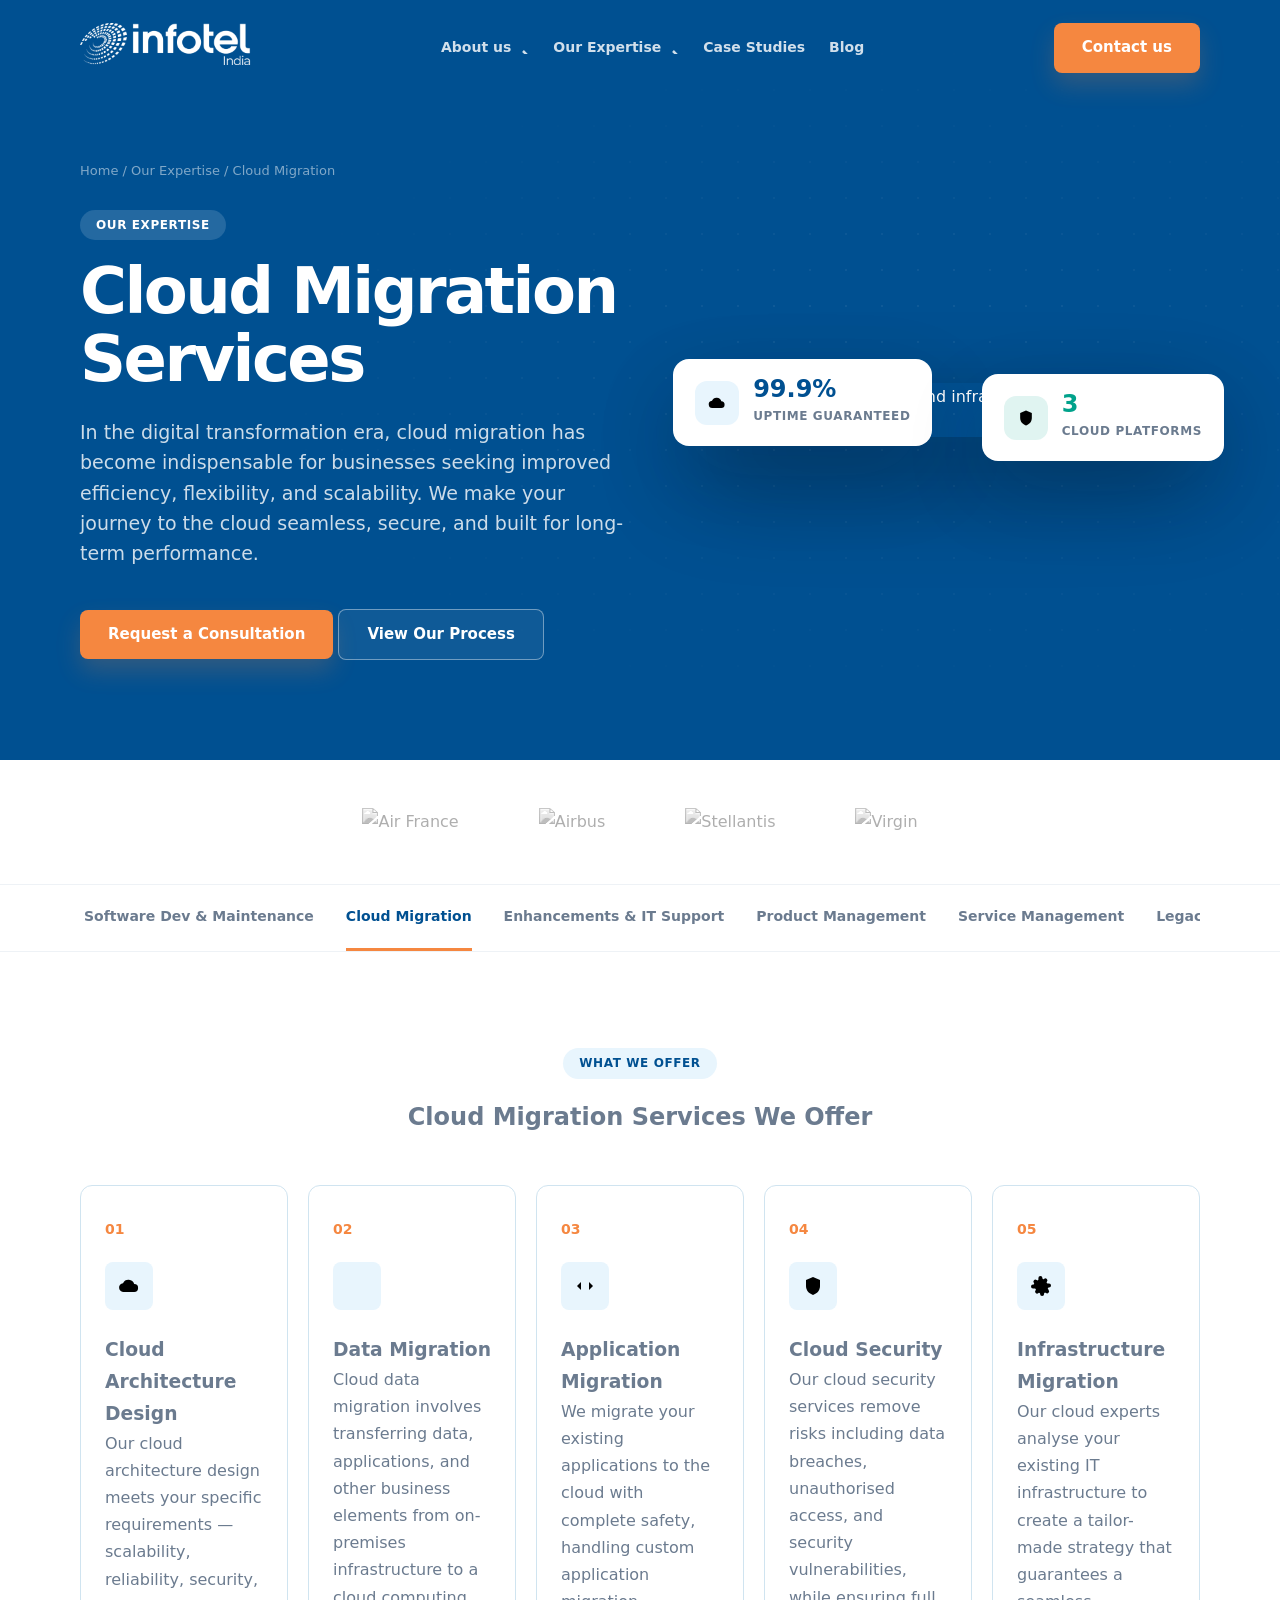
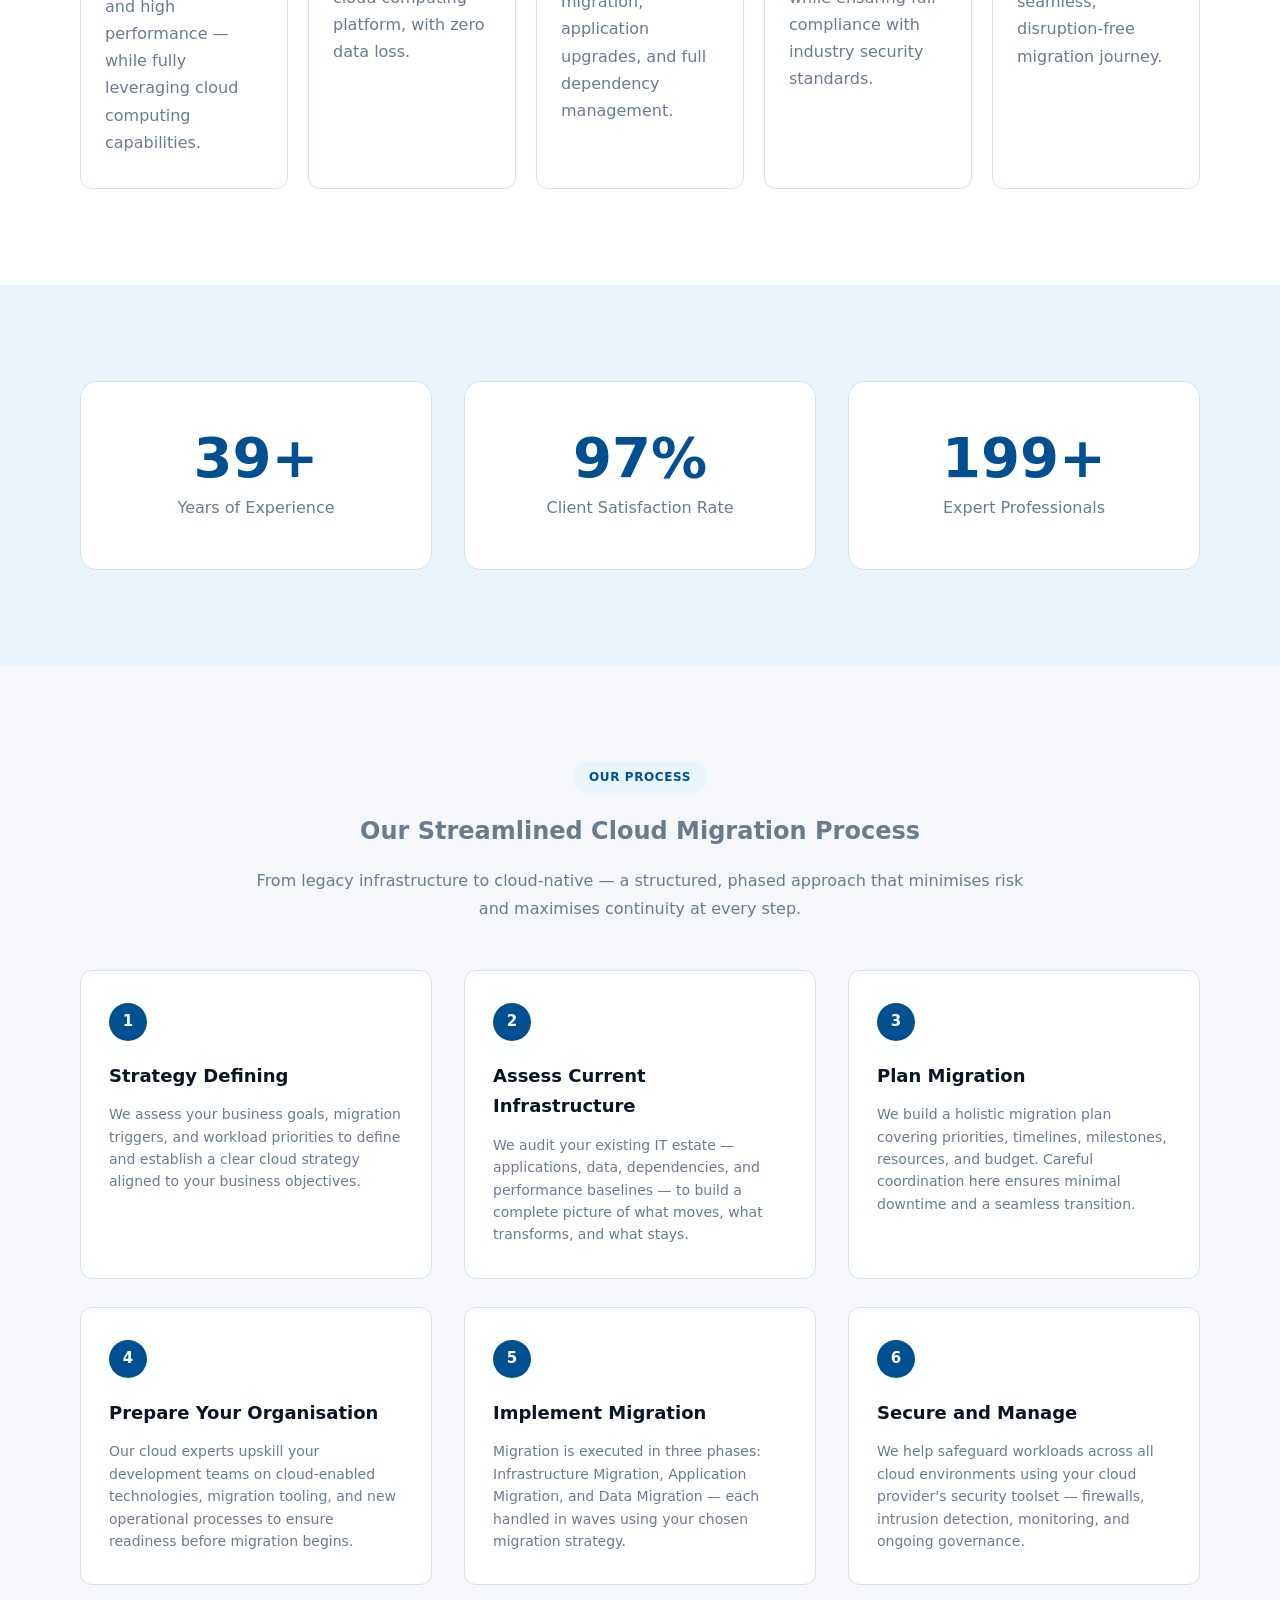
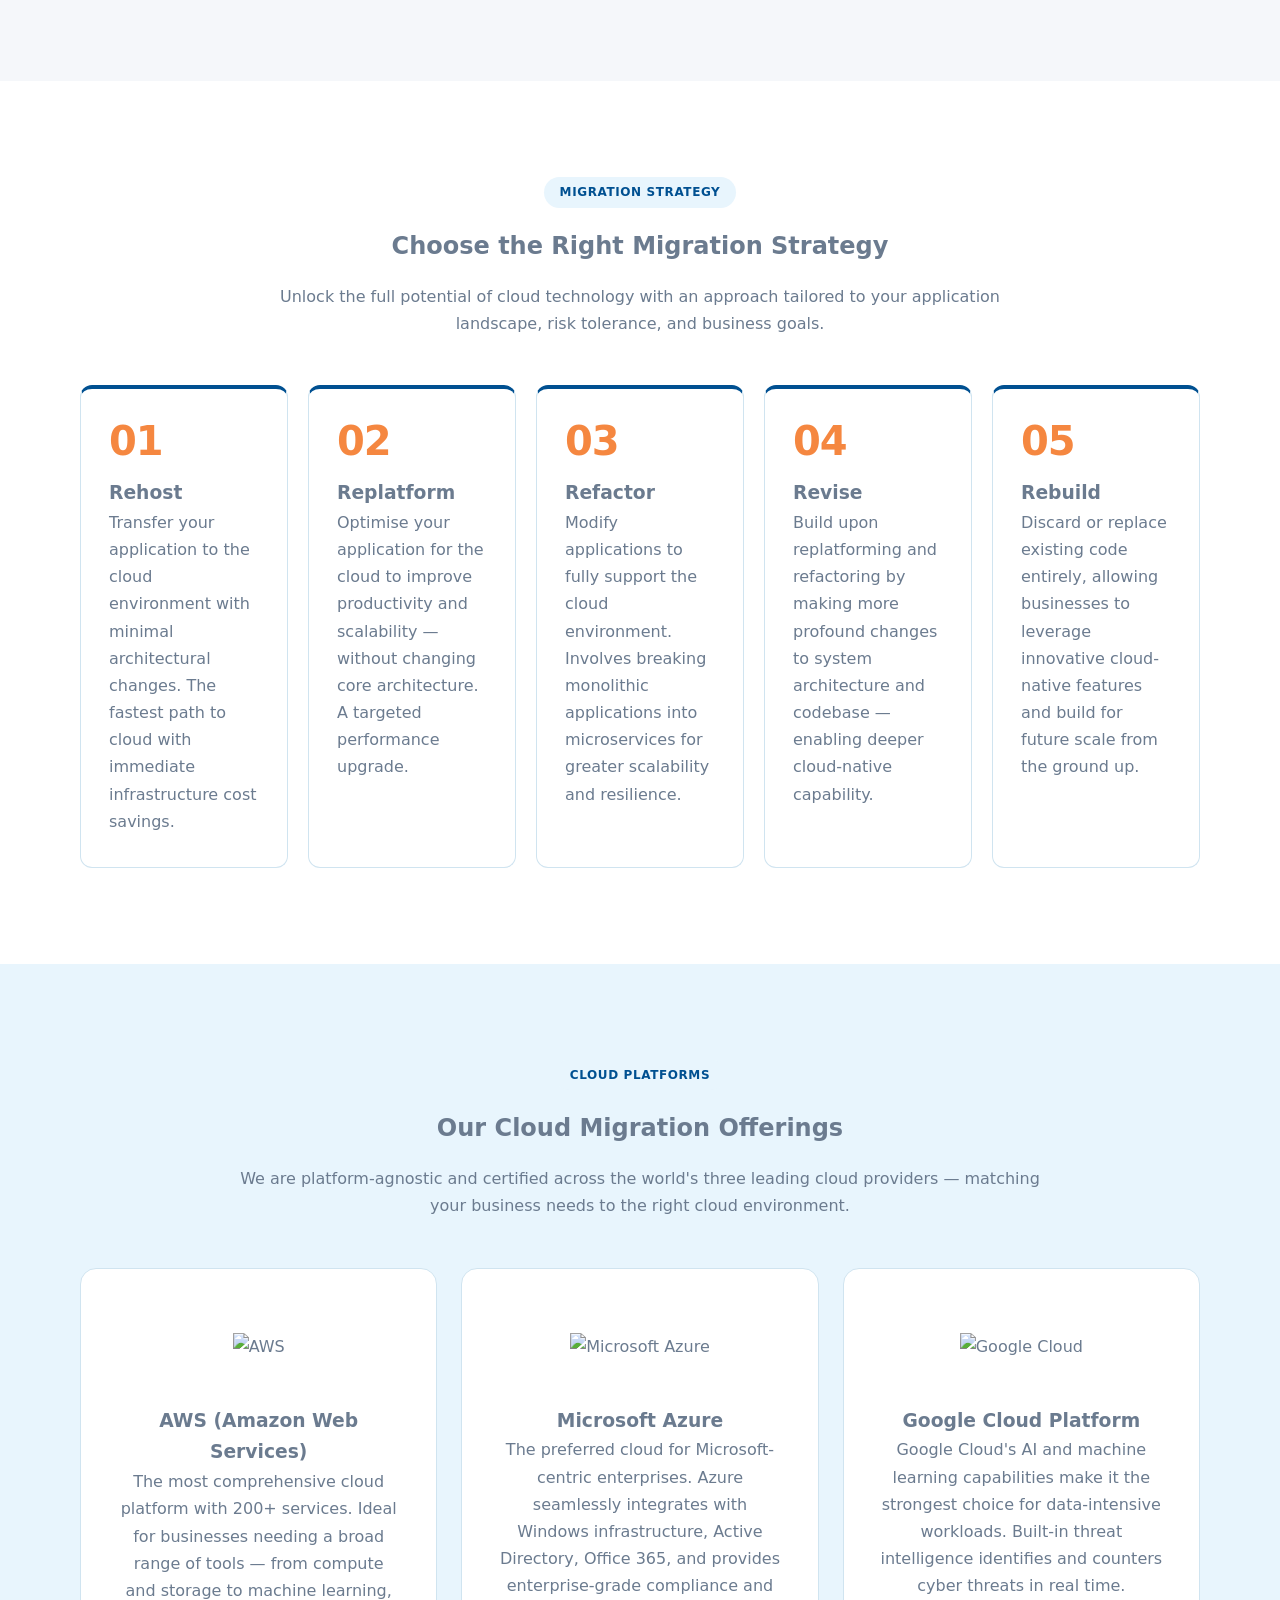
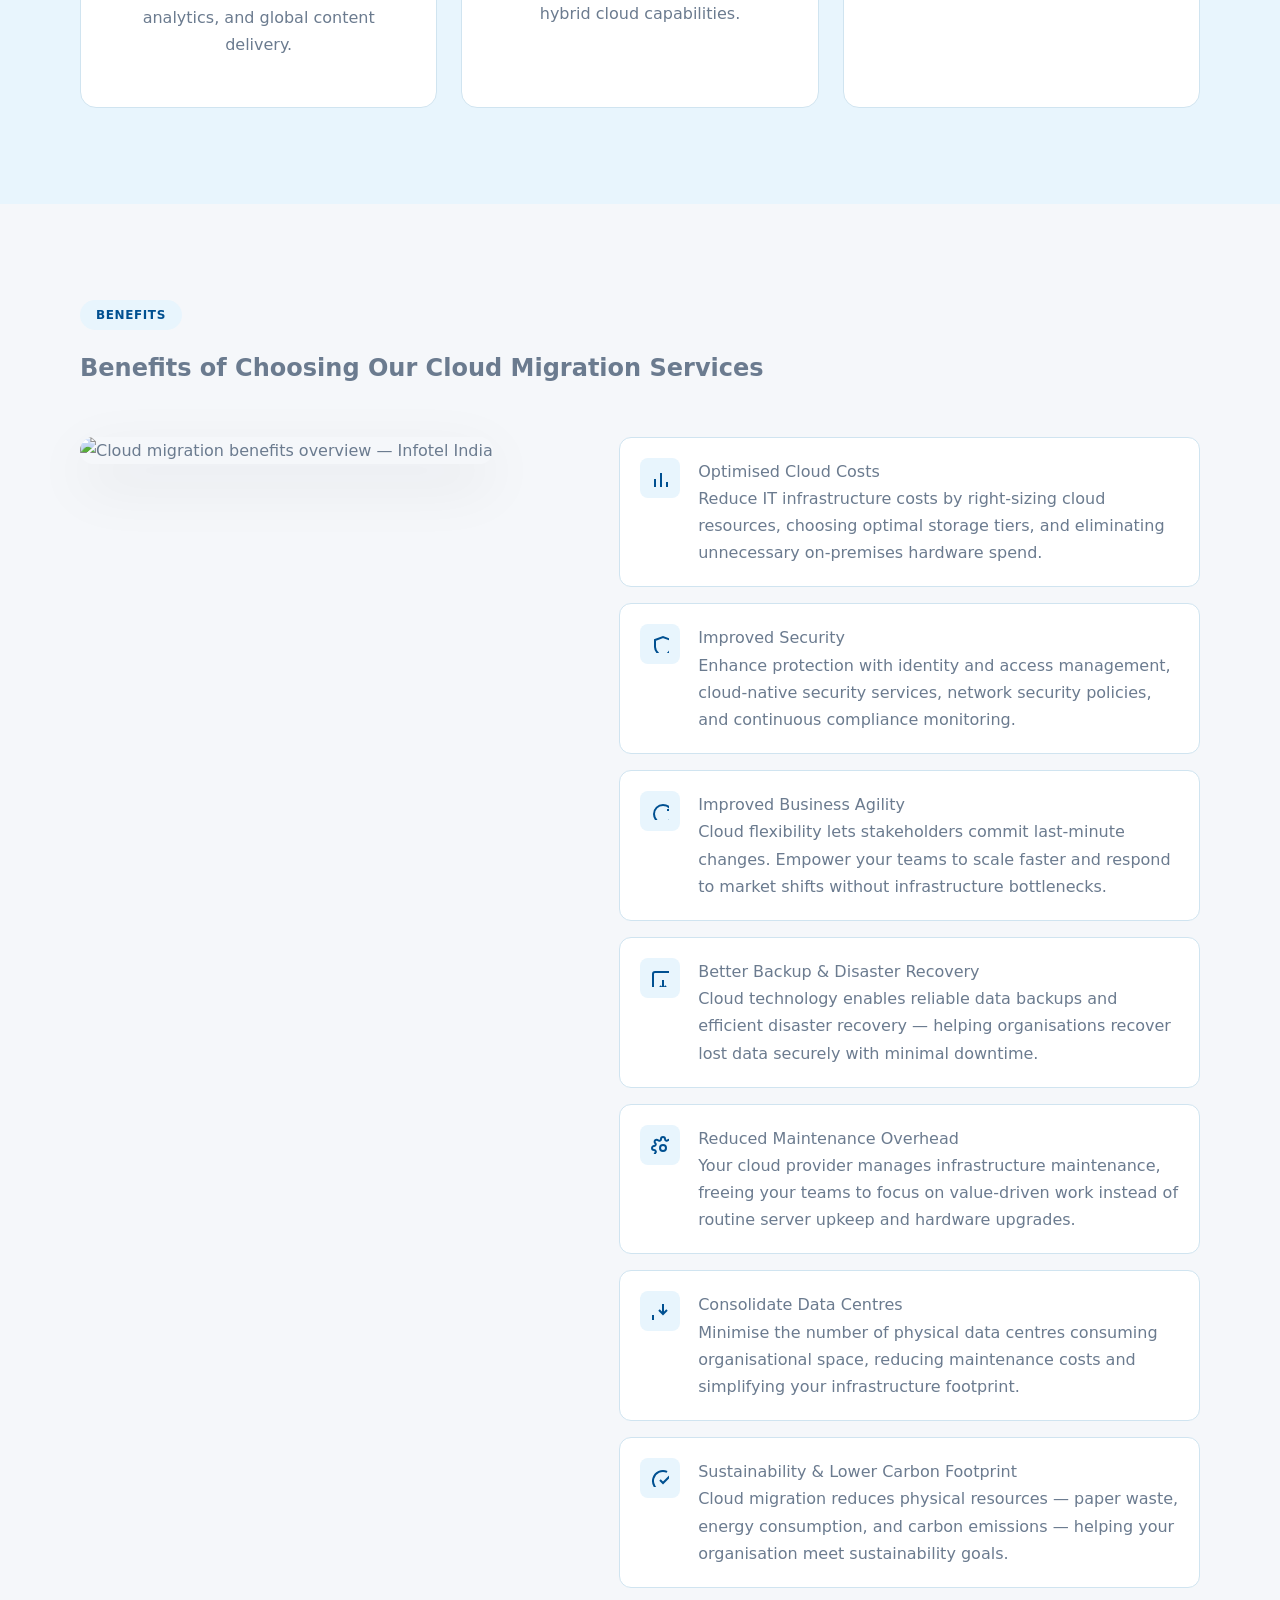
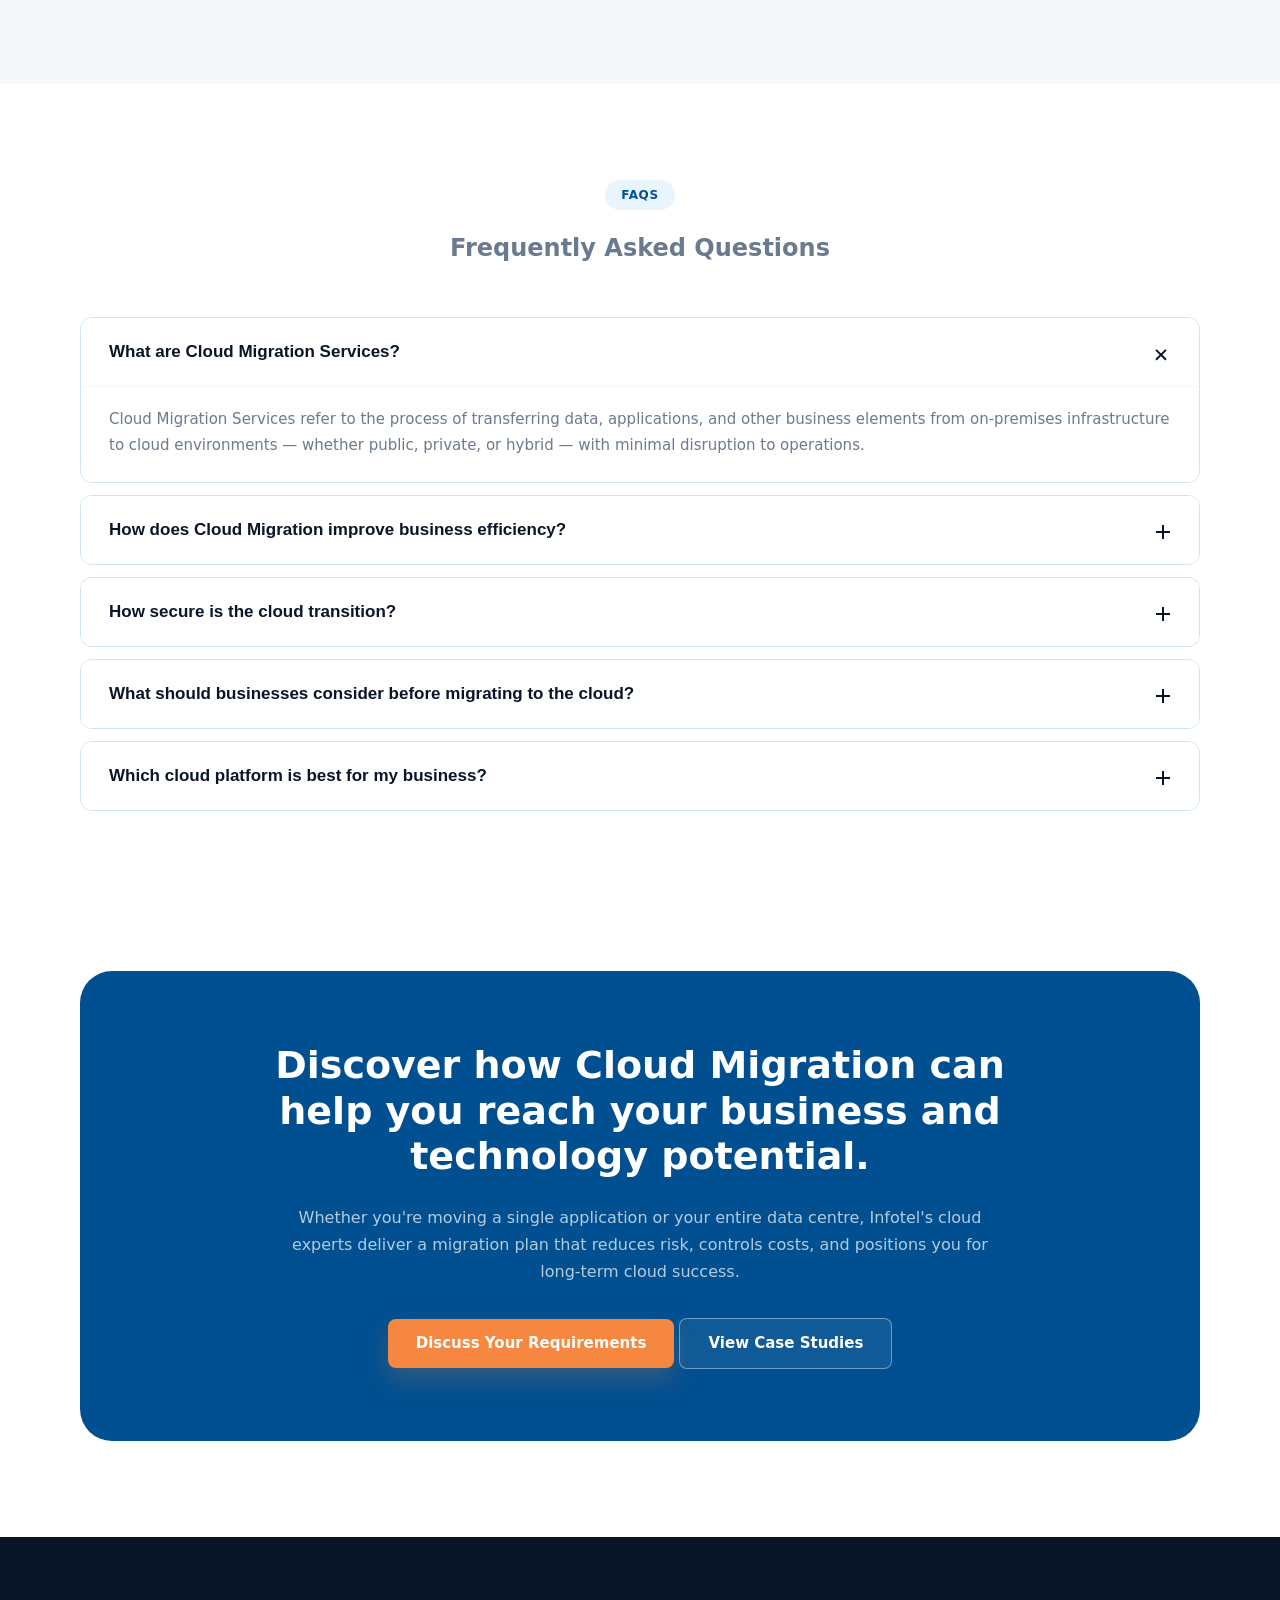
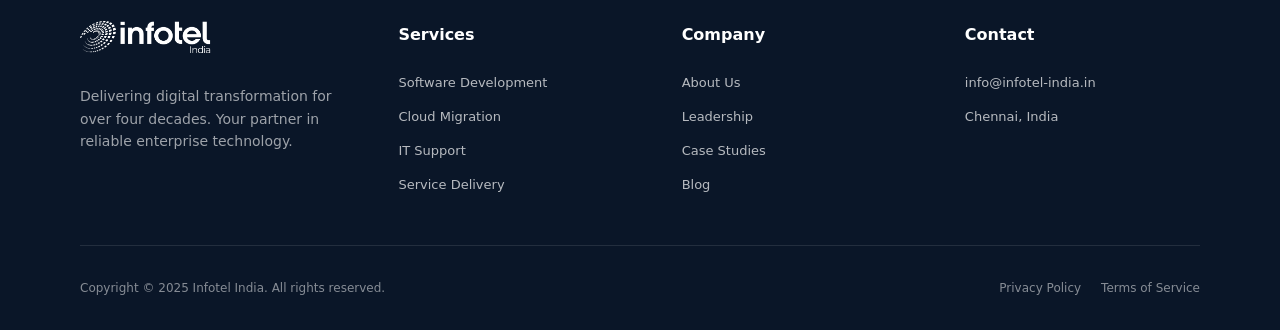
==== commit 0956c741: "Cloud migration" ====
--- a/expertise-cloud-migration.html
+++ b/expertise-cloud-migration.html
@@ -5,9 +5,12 @@
     <meta charset="UTF-8">
     <meta name="viewport" content="width=device-width, initial-scale=1.0">
     <title>Cloud Migration Services | Cloud Application Migration | Infotel India</title>
-    <meta name="description" content="Infotel India delivers expert cloud migration services — from strategy and assessment to implementation and security. Migrate to AWS, Azure, or Google Cloud with minimal disruption and maximum performance.">
+    <meta name="description" content="Infotel India delivers expert cloud migration
+services — from strategy and assessment to implementation and security. Migrate
+to AWS, Azure, or Google Cloud with minimal disruption and maximum performance.">
     <link rel="canonical" href="/expertise/cloud-migration">
 
+    <!-- Inherited Base Styles -->
     <style>
         :root {
             --color-navy: #005091;
@@ -72,7 +75,11 @@
             max-width: 100%;
         }
 
-        h1, h2, h3, h4, p {
+        h1,
+        h2,
+        h3,
+        h4,
+        p {
             margin: 0;
         }
 
@@ -81,6 +88,12 @@
             margin: 0 auto;
         }
 
+        @media(max-width: 1023px) {
+            .container {
+                width: min(var(--container-max), calc(100% - 48px));
+            }
+        }
+
         .section {
             padding: 96px 0;
             position: relative;
@@ -91,8 +104,8 @@
             align-items: center;
             justify-content: center;
             gap: 8px;
-            margin-bottom: 20px;
-            padding: 6px 16px;
+            margin-bottom: 18px;
+            padding: 5px 16px;
             border-radius: var(--radius-full);
             background: var(--color-ice);
             color: var(--color-navy);
@@ -128,7 +141,6 @@
         .btn-cta:hover {
             background: #dc7636;
             transform: translateY(-2px);
-            box-shadow: 0 16px 32px rgba(245, 135, 64, 0.3);
         }
 
         .btn-ghost-light {
@@ -140,23 +152,33 @@
         .btn-ghost-light:hover {
             background: rgba(255, 255, 255, .12);
             transform: translateY(-2px);
-            border-color: #fff;
-        }
-
-        /* ── HEADER & NAV ── */
+        }
+
+        .reveal {
+            opacity: 0;
+            transform: translateY(32px);
+            transition: all .6s cubic-bezier(.2, .8, .4, 1);
+        }
+
+        .reveal.is-visible {
+            opacity: 1;
+            transform: none;
+        }
+
+        /* Nav bar & Dropdowns Styles */
         .site-header {
             position: fixed;
             inset: 0 0 auto;
             z-index: 100;
             background: transparent;
-            padding: 16px 0;
+            padding: 12px 0;
             transition: all .4s ease;
         }
 
         .site-header.scrolled {
             background: rgba(0, 80, 145, 0.96);
             backdrop-filter: blur(16px);
-            padding: 12px 0;
+            padding: 8px 0;
             box-shadow: 0 12px 30px rgba(0, 0, 0, 0.15);
         }
 
@@ -164,6 +186,7 @@
             display: flex;
             align-items: center;
             justify-content: space-between;
+            min-height: 64px;
         }
 
         .brand-logo {
@@ -173,33 +196,38 @@
 
         .nav-links {
             display: flex;
-            gap: 32px;
-            align-items: center;
-        }
-
-        .nav-item { position: relative; }
+            gap: 24px;
+            align-items: center;
+        }
+
+        .nav-item {
+            position: relative;
+        }
 
         .nav-link {
             display: flex;
             align-items: center;
             gap: 6px;
-            padding: 12px 0;
+            padding: 24px 0;
             color: rgba(255, 255, 255, 0.82);
             font-size: 14px;
             font-weight: 600;
         }
 
-        .nav-item:hover .nav-link { color: #fff; }
+        .nav-item:hover .nav-link {
+            color: #fff;
+        }
 
         .icon-chevron {
-            width: 14px;
-            height: 14px;
-            stroke: currentColor;
-            fill: none;
+            width: 12px;
+            height: 12px;
+            stroke-width: 2.5;
             transition: transform .3s;
         }
 
-        .nav-item:hover .icon-chevron { transform: rotate(180deg); }
+        .nav-item:hover .icon-chevron {
+            transform: rotate(180deg);
+        }
 
         .dropdown {
             position: absolute;
@@ -214,6 +242,7 @@
             visibility: hidden;
             transition: all .3s ease;
             box-shadow: var(--shadow-strong);
+            border: 1px solid rgba(208, 228, 240, 0.5);
         }
 
         .nav-item:hover>.dropdown {
@@ -244,7 +273,7 @@
             background: #fff;
             border-radius: var(--radius-xl);
             padding: 24px;
-            min-width: 560px;
+            min-width: 580px;
             display: grid;
             grid-template-columns: 1fr 1fr;
             gap: 8px;
@@ -252,16 +281,7 @@
             visibility: hidden;
             transition: all .3s ease;
             box-shadow: var(--shadow-strong);
-        }
-
-        .mega-menu-header {
-            grid-column: 1 / -1;
-            padding: 0 12px 12px;
-            font-size: 12px;
-            font-weight: 700;
-            text-transform: uppercase;
-            color: var(--color-mist);
-            letter-spacing: .05em;
+            border: 1px solid rgba(208, 228, 240, 0.5);
         }
 
         .nav-item:hover>.mega-menu {
@@ -270,6 +290,17 @@
             transform: translateX(-50%) translateY(0);
         }
 
+        .mega-menu-header {
+            grid-column: span 2;
+            font-size: 11px;
+            font-weight: 700;
+            text-transform: uppercase;
+            letter-spacing: 0.1em;
+            color: var(--color-navy);
+            margin-bottom: 8px;
+            padding-left: 12px;
+        }
+
         .mega-item {
             display: flex;
             gap: 14px;
@@ -278,11 +309,13 @@
             transition: all .2s;
         }
 
-        .mega-item:hover { background: var(--color-ice); }
+        .mega-item:hover {
+            background: var(--color-ice);
+        }
 
         .mega-icon {
-            width: 36px;
-            height: 36px;
+            width: 32px;
+            height: 32px;
             display: flex;
             align-items: center;
             justify-content: center;
@@ -302,9 +335,12 @@
         .mega-content p {
             font-size: 12px;
             color: var(--color-slate);
-        }
-
-        /* ── HERO ── */
+            line-height: 1.4;
+        }
+    </style>
+
+    <style>
+        /* ── CLOUD MIGRATION SPECIFIC STYLES ── */
         .page-hero {
             background: var(--color-navy);
             color: #fff;
@@ -318,33 +354,32 @@
             inset: 0;
             pointer-events: none;
             background-image: radial-gradient(circle, rgba(255, 255, 255, .06) 1px, transparent 1px);
-            background-size: 32px 32px;
-            mask-image: radial-gradient(ellipse 60% 60% at 75% 50%, black 10%, transparent 80%);
-        }
-
-        .page-hero-inner {
+            background-size: 36px 36px;
+            mask-image: radial-gradient(ellipse 70% 60% at 70% 50%, black 20%, transparent 75%);
+        }
+
+        .hero-layout {
             display: grid;
-            grid-template-columns: 52% 48%;
+            grid-template-columns: 1.1fr 1fr;
             gap: 64px;
             align-items: center;
-            position: relative;
-            z-index: 2;
         }
 
         .page-hero h1 {
             color: #fff;
-            font-size: clamp(36px, 5vw, 64px);
+            font-size: clamp(38px, 5vw, 64px);
             font-weight: 700;
-            letter-spacing: -.05em;
-            line-height: .98;
+            letter-spacing: -.04em;
+            line-height: 1.05;
             margin-bottom: 24px;
         }
 
         .page-hero .lead {
-            color: rgba(255, 255, 255, .78);
+            color: rgba(255, 255, 255, .8);
             font-size: clamp(16px, 1.6vw, 19px);
+            max-width: 600px;
             margin-bottom: 40px;
-            max-width: 600px;
+            line-height: 1.6;
         }
 
         .breadcrumb {
@@ -353,13 +388,10 @@
             gap: 8px;
             margin-bottom: 28px;
             font-size: 13px;
-            color: rgba(255, 255, 255, .4);
-        }
-
-        .breadcrumb a { color: rgba(255, 255, 255, .7); }
-        .breadcrumb-sep { opacity: .4; }
-
-        .page-hero-visual {
+            color: rgba(255, 255, 255, .5);
+        }
+
+        .hero-visual {
             position: relative;
         }
 
@@ -367,381 +399,487 @@
             width: 100%;
             height: auto;
             border-radius: var(--radius-2xl);
-            box-shadow: 0 30px 90px rgba(0, 0, 0, .4);
-            border: 1px solid rgba(255, 255, 255, .1);
-            transition: transform .6s ease;
-        }
-
-        .hero-badge-card {
+            box-shadow: 0 40px 100px rgba(0, 0, 0, .4);
+            position: relative;
+            z-index: 1;
+        }
+
+        .floating-badge {
             position: absolute;
-            background: rgba(255, 255, 255, 0.94);
-            backdrop-filter: blur(8px);
-            padding: 16px 20px;
+            z-index: 5;
+            background: #fff;
+            padding: 18px 22px;
             border-radius: var(--radius-xl);
-            box-shadow: 0 12px 40px rgba(0, 0, 0, 0.15);
+            box-shadow: var(--shadow-strong);
             display: flex;
             align-items: center;
             gap: 14px;
-            z-index: 10;
-            border: 1px solid rgba(255, 255, 255, 0.2);
-            opacity: 0;
-            transform: scale(0.9) translateY(20px);
-        }
-
-        .hero-badge-card.top-left { top: -20px; left: -20px; }
-        .hero-badge-card.bottom-right { bottom: -20px; right: -20px; }
-
-        .hero-badge-icon {
-            width: 44px; height: 44px;
+            animation: heroFloat 6s ease-in-out infinite;
+        }
+
+        @keyframes heroFloat {
+            0%, 100% { transform: translateY(0); }
+            50% { transform: translateY(-12px); }
+        }
+
+        .badge-top-left {
+            top: -24px;
+            left: -24px;
+        }
+
+        .badge-bottom-right {
+            bottom: -24px;
+            right: -24px;
+            animation-delay: -3s;
+        }
+
+        .badge-icon {
+            width: 44px;
+            height: 44px;
+            background: var(--color-ice);
+            color: var(--color-navy);
             border-radius: var(--radius-lg);
-            background: rgba(0, 80, 145, 0.08);
+            display: flex;
+            align-items: center;
+            justify-content: center;
+        }
+
+        .badge-text .number {
+            display: block;
+            font-size: 24px;
+            font-weight: 700;
             color: var(--color-navy);
-            display: flex; align-items: center; justify-content: center;
-        }
-
-        .hero-badge-content span {
-            display: block;
-            font-size: 24px; font-weight: 700;
-            color: var(--color-navy);
-            line-height: 1; margin-bottom: 2px;
-        }
-
-        .hero-badge-content label {
-            font-size: 12px; font-weight: 600;
+            line-height: 1;
+        }
+
+        .badge-text .label {
+            font-size: 12px;
+            font-weight: 600;
+            color: var(--color-slate);
+            text-transform: uppercase;
+            letter-spacing: .05em;
+        }
+
+        /* Client Strip */
+        .client-strip {
+            background: var(--color-white);
+            padding: 48px 0;
+            border-bottom: 1px solid #eef2f6;
+        }
+
+        .client-logos {
+            display: flex;
+            align-items: center;
+            justify-content: center;
+            gap: 80px;
+            flex-wrap: wrap;
+        }
+
+        .client-logo-item img {
+            max-height: 36px;
+            filter: grayscale(1);
+            opacity: 0.6;
+            transition: all .3s;
+        }
+
+        .client-logo-item img:hover {
+            filter: grayscale(0);
+            opacity: 1;
+        }
+
+        /* Fixed Services Tabs */
+        .services-tabs {
+            background: var(--color-white);
+            border-bottom: 1px solid #eef2f6;
+            position: sticky;
+            top: 72px;
+            z-index: 50;
+        }
+
+        .tabs-inner {
+            display: flex;
+            overflow-x: auto;
+            scrollbar-width: none;
+            gap: 32px;
+            padding: 0 4px;
+        }
+
+        .tab-link {
+            padding: 20px 0;
+            font-size: 14px;
+            font-weight: 600;
             color: var(--color-slate);
             white-space: nowrap;
-        }
-
-        /* ── CLIENT STRIP ── */
-        .client-strip {
+            border-bottom: 3px solid transparent;
+            transition: all .3s;
+            cursor: pointer;
+        }
+
+        .tab-link:hover {
+            color: var(--color-navy);
+        }
+
+        .tab-link.is-active {
+            color: var(--color-navy);
+            border-bottom-color: var(--color-ember);
+        }
+
+        /* WHAT WE OFFER - 5 Column Grid */
+        .cloud-five-grid {
+            display: grid;
+            grid-template-columns: repeat(5, minmax(0, 1fr));
+            gap: 20px;
+            margin-top: 48px;
+        }
+
+        .numbered-card {
             background: var(--color-white);
-            border-bottom: 1px solid #d0e4f0;
-            padding: 40px 0;
-        }
-
-        .client-strip-inner {
-            display: flex; align-items: center; justify-content: space-between;
-        }
-
-        .client-strip-label {
-            font-size: 11px; text-transform: uppercase;
-            font-weight: 700; color: var(--color-mist);
-            letter-spacing: .1em; width: 140px;
-        }
-
-        .client-logos {
-            display: flex; align-items: center; gap: 64px; flex: 1; justify-content: space-around;
-        }
-
-        .client-logo-item img {
-            max-height: 28px; width: auto;
-            filter: grayscale(1); opacity: 0.5;
+            border: 1px solid #d0e4f0;
+            border-radius: var(--radius-lg);
+            padding: 32px 24px;
             transition: all .3s ease;
-        }
-
-        .client-logo-item:hover img {
-            filter: grayscale(0); opacity: 1;
-            transform: scale(1.05);
-        }
-
-        /* ── SERVICES TABS ── */
-        .services-tabs {
+            height: 100%;
+        }
+
+        .numbered-card:hover {
+            transform: translateY(-5px);
+            box-shadow: var(--shadow-strong);
+        }
+
+        .card-num {
+            font-size: 14px;
+            font-weight: 700;
+            color: var(--color-ember);
+            margin-bottom: 20px;
+        }
+
+        .card-icon {
+            width: 48px;
+            height: 48px;
+            background: var(--color-ice);
+            color: var(--color-navy);
+            border-radius: var(--radius-md);
+            display: flex;
+            align-items: center;
+            justify-content: center;
+            margin-bottom: 24px;
+        }
+
+        /* Stats Row */
+        .stat-row {
+            display: grid;
+            grid-template-columns: repeat(3, 1fr);
+            gap: 32px;
+        }
+
+        .stat-box {
+            text-align: center;
+            padding: 48px;
+            background: #fff;
+            border-radius: var(--radius-xl);
+            border: 1px solid #d0e4f0;
+        }
+
+        .stat-num {
+            font-size: 56px;
+            font-weight: 700;
+            color: var(--color-navy);
+            line-height: 1;
+            margin-bottom: 8px;
+        }
+
+        /* PROCESS GRID */
+        .cloud-process-grid {
+            display: grid;
+            grid-template-columns: repeat(3, minmax(0, 1fr));
+            gap: 28px 32px;
+            margin-top: 48px;
+            position: relative;
+        }
+
+        .cloud-process-step {
             background: var(--color-white);
-            border-bottom: 1px solid rgba(208, 228, 240, .8);
-            position: sticky; top: 72px; z-index: 20;
-        }
-
-        .tabs-inner {
-            display: flex; gap: 0; overflow-x: auto; scrollbar-width: none;
-            max-width: var(--container-max); margin: 0 auto; padding: 0 80px;
-        }
-
-        .tab-link {
-            display: inline-flex; align-items: center;
-            padding: 18px 24px; font-size: 14px; font-weight: 600;
-            color: var(--color-slate); white-space: nowrap;
-            border-bottom: 3px solid transparent; transition: all .2s;
-        }
-
-        .tab-link:hover { color: var(--color-navy); }
-        .tab-link.is-active { color: var(--color-navy); border-bottom-color: var(--color-ember); }
-
-        /* ── OVERVIEW / GRID ── */
-        .cloud-five-grid {
-            display: grid; grid-template-columns: repeat(5, minmax(0, 1fr));
-            gap: 20px; margin-top: 32px;
-        }
-
-        .numbered-card {
-            background: var(--color-white); border: 1px solid #d0e4f0;
-            border-radius: var(--radius-lg); padding: 28px 24px;
-            transition: transform .26s cubic-bezier(.34,1.56,.64,1), box-shadow .26s ease, border-color .26s;
-        }
-
-        .numbered-card:hover {
-            transform: translateY(-5px); box-shadow: var(--shadow-strong);
-            border-color: rgba(2, 109, 196, .18);
-        }
-
-        .card-num {
-            font-size: 13px; font-weight: 700; color: var(--color-ember); margin-bottom: 14px;
-        }
-
-        .card-icon {
-            margin-bottom: 16px; color: var(--color-navy);
-        }
-
-        .numbered-card h3 {
-            font-size: 18px; font-weight: 600; color: var(--color-ink); margin-bottom: 12px;
-        }
-
-        .numbered-card p {
-            font-size: 14px; line-height: 1.6;
-        }
-
-        /* ── STAT ROW ── */
-        .stat-row {
-            display: grid; grid-template-columns: repeat(3, 1fr); gap: 24px; margin-top: 48px;
-        }
-
-        .stat-box {
-            text-align: center; padding: 40px; border-radius: var(--radius-xl);
-            background: #fff; border: 1px solid #d0e4f0;
+            border: 1px solid #d0e4f0;
+            border-radius: var(--radius-lg);
+            padding: 32px 28px;
+            position: relative;
+            z-index: 2;
+        }
+
+        .step-number {
+            display: inline-flex;
+            align-items: center;
+            justify-content: center;
+            width: 38px;
+            height: 38px;
+            border-radius: 50%;
+            background: var(--color-navy);
+            color: #fff;
+            font-size: 15px;
+            font-weight: 700;
+            margin-bottom: 20px;
+        }
+
+        .cloud-process-step h4 {
+            font-size: 18px;
+            font-weight: 700;
+            color: var(--color-ink);
+            margin-bottom: 12px;
+        }
+
+        .cloud-process-step p {
+            font-size: 14px;
+            color: var(--color-slate);
+            line-height: 1.6;
+        }
+
+        /* STRATEGY CARDS */
+        .strategy-card {
+            background: var(--color-white);
+            border: 1px solid #d0e4f0;
+            border-radius: var(--radius-lg);
+            padding: 32px 28px;
+            border-top: 4px solid var(--color-navy);
             transition: all .3s ease;
         }
 
-        .stat-box:hover { border-color: var(--color-sky); box-shadow: var(--shadow-soft); }
-
-        .stat-num {
-            font-size: 48px; font-weight: 700; color: var(--color-navy); line-height: 1; margin-bottom: 8px;
-        }
-
-        .stat-label { font-size: 14px; font-weight: 600; color: var(--color-slate); }
-
-        /* ── PROCESS ── */
-        .cloud-process-grid {
-            display: grid; grid-template-columns: repeat(3, minmax(0, 1fr));
-            gap: 28px 32px; margin-top: 40px; position: relative;
-        }
-
-        .cloud-process-step {
-            background: var(--color-white); border: 1px solid #d0e4f0;
-            border-radius: var(--radius-lg); padding: 28px 24px; position: relative;
-            transition: transform .26s cubic-bezier(.34, 1.56, .64, 1), box-shadow .26s ease, border-color .26s;
-        }
-
-        .cloud-process-step:hover {
-            transform: translateY(-5px); box-shadow: var(--shadow-strong);
-            border-color: rgba(2, 109, 196, .22);
-        }
-
-        .step-number {
-            display: inline-flex; align-items: center; justify-content: center;
-            width: 36px; height: 36px; border-radius: 50%;
-            background: var(--color-navy); color: #fff;
-            font-size: 14px; font-weight: 700; margin-bottom: 16px; flex-shrink: 0;
-        }
-
-        .cloud-process-step h4 { font-size: 17px; font-weight: 600; color: var(--color-ink); margin-bottom: 10px; }
-        .cloud-process-step p { font-size: 14px; color: var(--color-slate); line-height: 1.65; }
-
-        /* ── STRATEGIES ── */
-        .strategy-card {
-            background: var(--color-white); border: 1px solid #d0e4f0;
-            border-radius: var(--radius-lg); padding: 28px 24px;
-            border-top: 3px solid var(--color-navy);
-            transition: transform .26s cubic-bezier(.34, 1.56, .64, 1), box-shadow .26s ease, border-top-color .26s;
-        }
-
-        .strategy-card:hover { transform: translateY(-5px); box-shadow: var(--shadow-strong); border-top-color: var(--color-ember); }
-
-        .strategy-num { font-size: 36px; font-weight: 700; color: var(--color-ember); line-height: 1; letter-spacing: -.04em; margin-bottom: 14px; }
-        .strategy-card h3 { font-size: 17px; font-weight: 600; color: var(--color-ink); margin-bottom: 10px; }
-        .strategy-card p { font-size: 14px; color: var(--color-slate); line-height: 1.65; }
-
-        /* ── PLATFORMS ── */
-        .platform-grid { display: grid; grid-template-columns: repeat(3, minmax(0, 1fr)); gap: 24px; margin-top: 36px; }
+        .strategy-card:hover {
+            transform: translateY(-8px);
+            box-shadow: var(--shadow-strong);
+            border-top-color: var(--color-ember);
+        }
+
+        .strategy-num {
+            font-size: 40px;
+            font-weight: 700;
+            color: var(--color-ember);
+            line-height: 1;
+            margin-bottom: 16px;
+            letter-spacing: -.03em;
+        }
+
+        /* PLATFORM CARDS */
+        .platform-grid {
+            display: grid;
+            grid-template-columns: repeat(3, minmax(0, 1fr));
+            gap: 24px;
+            margin-top: 48px;
+        }
 
         .platform-card {
-            background: var(--color-white); border: 1px solid #d0e4f0; border-radius: var(--radius-xl);
-            padding: 36px 32px; text-align: center;
-            transition: transform .28s cubic-bezier(.34, 1.56, .64, 1), box-shadow .28s ease, border-color .28s;
-        }
-
-        .platform-card:hover { transform: translateY(-6px); box-shadow: var(--shadow-strong); border-color: rgba(2, 109, 196, .22); }
-
-        .platform-logo { height: 56px; display: flex; align-items: center; justify-content: center; margin: 0 auto 24px; }
-        .platform-logo img { max-height: 52px; width: auto; object-fit: contain; }
-        .platform-card h3 { font-size: 20px; font-weight: 600; color: var(--color-ink); margin-bottom: 12px; }
-        .platform-card p { font-size: 14px; color: var(--color-slate); line-height: 1.7; }
-
-        /* ── BENEFITS ── */
-        .benefits-layout { display: grid; grid-template-columns: minmax(0, .95fr) minmax(0, 1.05fr); gap: 48px; align-items: start; margin-top: 36px; }
-
-        .benefit-list { display: grid; gap: 16px; margin-top: 0; }
+            background: var(--color-white);
+            border: 1px solid #d0e4f0;
+            border-radius: var(--radius-xl);
+            padding: 48px 36px;
+            text-align: center;
+            transition: all .4s cubic-bezier(.34,1.56,.64,1);
+        }
+
+        .platform-logo {
+            height: 60px;
+            margin-bottom: 28px;
+            display: flex;
+            align-items: center;
+            justify-content: center;
+        }
+
+        .platform-logo img {
+            max-height: 54px;
+            width: auto;
+        }
+
+        /* BENEFITS LAYOUT */
+        .benefits-layout {
+            display: grid;
+            grid-template-columns: 0.9fr 1.1fr;
+            gap: 64px;
+            align-items: start;
+            margin-top: 48px;
+        }
+
+        .benefit-list {
+            display: grid;
+            gap: 16px;
+        }
 
         .benefit-item {
-            display: flex; gap: 14px; align-items: flex-start; padding: 16px 18px; border-radius: var(--radius-md);
-            background: var(--color-white); border: 1px solid #d0e4f0;
-            transition: transform .22s cubic-bezier(.34, 1.56, .64, 1), border-color .22s, box-shadow .22s;
-        }
-
-        .benefit-item:hover { transform: translateX(5px); border-color: rgba(2, 109, 196, .24); box-shadow: var(--shadow-soft); }
+            display: flex;
+            gap: 18px;
+            padding: 20px;
+            background: #fff;
+            border: 1px solid #d0e4f0;
+            border-radius: var(--radius-lg);
+            transition: all .3s ease;
+        }
+
+        .benefit-item:hover {
+            transform: translateX(8px);
+            border-color: var(--color-royal);
+            box-shadow: var(--shadow-soft);
+        }
 
         .benefit-icon {
-            width: 36px; height: 36px; border-radius: var(--radius-md);
-            background: var(--color-ice); color: var(--color-navy);
-            display: flex; align-items: center; justify-content: center; flex-shrink: 0;
-        }
-
-        .benefit-icon svg { width: 18px; height: 18px; fill: none; stroke: currentColor; stroke-width: 1.8; stroke-linecap: round; stroke-linejoin: round; }
-        .benefit-title { font-size: 14px; font-weight: 600; color: var(--color-ink); margin-bottom: 4px; }
-        .benefit-body { font-size: 13px; color: var(--color-slate); line-height: 1.6; }
-
-        /* ── FAQ ── */
-        .faq-list { display: grid; gap: 12px; margin-top: 32px; }
-        .faq-item { border: 1px solid #d0e4f0; border-radius: 12px; overflow: hidden; background: #fff; }
+            width: 40px;
+            height: 40px;
+            background: var(--color-ice);
+            color: var(--color-navy);
+            border-radius: var(--radius-md);
+            display: flex;
+            align-items: center;
+            justify-content: center;
+            flex-shrink: 0;
+        }
+
+        /* FAQ Accordion */
+        .faq-list {
+            display: grid;
+            gap: 12px;
+            margin-top: 42px;
+        }
+
+        .faq-item {
+            border: 1px solid #d0e4f0;
+            border-radius: var(--radius-lg);
+            overflow: hidden;
+        }
+
         .faq-q {
-            display: flex; align-items: center; justify-content: space-between;
-            padding: 24px; width: 100%; font-weight: 600; text-align: left; color: var(--color-ink);
-        }
-        .faq-icon { width: 18px; height: 18px; transition: transform .3s ease; }
-        .faq-item.is-open .faq-icon { transform: rotate(45deg); }
-        .faq-a { max-height: 0; overflow: hidden; transition: all .4s cubic-bezier(.4, 0, .2, 1); }
-        .faq-item.is-open .faq-a { max-height: 500px; padding: 0 24px 24px; border-top: 1px solid var(--color-frost); padding-top: 20px; }
-
-        /* ── CTA STRIP ── */
-        .cta-strip-container { margin-top: 96px; padding-bottom: 96px; }
+            width: 100%;
+            padding: 24px 28px;
+            display: flex;
+            align-items: center;
+            justify-content: space-between;
+            background: #fff;
+            font-size: 17px;
+            font-weight: 600;
+            color: var(--color-ink);
+            text-align: left;
+        }
+
+        .faq-icon {
+            width: 20px;
+            height: 20px;
+            transition: transform .3s ease;
+        }
+
+        .faq-item.is-open .faq-icon {
+            transform: rotate(45deg);
+        }
+
+        .faq-a {
+            max-height: 0;
+            overflow: hidden;
+            transition: max-height .4s ease-out;
+            background: #fff;
+        }
+
+        .faq-item.is-open .faq-a {
+            max-height: 400px;
+        }
+
+        .faq-inner {
+            padding: 0 28px 24px;
+            font-size: 15px;
+            line-height: 1.7;
+            color: var(--color-slate);
+            border-top: 1px solid var(--color-frost);
+            padding-top: 20px;
+        }
+
+        /* CTA Strip */
         .cta-strip {
-            background: var(--color-navy); border-radius: var(--radius-2xl); padding: 72px;
-            position: relative; overflow: hidden; display: flex; flex-direction: column; align-items: center; text-align: center;
-        }
-        .cta-orb {
-            position: absolute; border-radius: 50%; filter: blur(80px); opacity: 0.2; pointer-events: none;
-        }
-        .cta-orb-1 { width: 400px; height: 400px; background: var(--color-sky); top: -100px; left: -100px; }
-        .cta-orb-2 { width: 300px; height: 300px; background: var(--color-ember); bottom: -60px; right: -60px; }
-        .cta-strip h2 { font-size: clamp(28px, 4vw, 42px); color: #fff; margin-bottom: 24px; max-width: 840px; position: relative; z-index: 2; line-height: 1.1; font-weight: 700; letter-spacing: -.04em; }
-        .cta-strip p { font-size: 18px; color: rgba(255, 255, 255, .7); margin-bottom: 40px; max-width: 680px; position: relative; z-index: 2; }
-        .cta-actions { position: relative; z-index: 2; display: flex; gap: 16px; justify-content: center; }
-
-        /* ── FOOTER ── */
-        .site-footer { background: var(--color-ink); color: rgba(255, 255, 255, .6); padding: 80px 0 40px; }
-        .footer-grid { display: grid; grid-template-columns: 1.5fr 1fr 1fr 1fr; gap: 48px; padding-bottom: 60px; border-bottom: 1px solid rgba(255, 255, 255, 0.08); }
-        .footer-brand p { margin-top: 24px; font-size: 14px; max-width: 240px; line-height: 1.6; }
-        .footer-head { font-size: 14px; font-weight: 700; color: #fff; text-transform: uppercase; letter-spacing: .05em; margin-bottom: 24px; }
-        .footer-link { display: block; font-size: 14px; color: rgba(255, 255, 255, .6); margin-bottom: 12px; transition: color .2s; }
-        .footer-link:hover { color: #fff; }
-        .footer-bottom { padding-top: 40px; display: flex; justify-content: space-between; font-size: 13px; }
-
-        /* ── ANIMATIONS ── */
-        .reveal { opacity: 0; transform: translateY(30px); transition: all .7s cubic-bezier(.2, .8, .4, 1); }
-        .reveal.is-visible { opacity: 1; transform: translateY(0); }
-        .reveal-left { opacity: 0; transform: translateX(-40px); transition: all .8s cubic-bezier(.2, .8, .4, 1); }
-        .reveal-left.is-visible { opacity: 1; transform: translateX(0); }
-        .reveal-right { opacity: 0; transform: translateX(40px); transition: all .8s cubic-bezier(.2, .8, .4, 1); }
-        .reveal-right.is-visible { opacity: 1; transform: translateX(0); }
-
-        .cloud-process-step { opacity: 0; transform: translateY(28px); transition: opacity .55s cubic-bezier(.2,.8,.4,1), transform .55s cubic-bezier(.2,.8,.4,1); }
-        .cloud-process-step.is-visible { opacity: 1; transform: translateY(0); }
-        .cloud-process-step.is-hidden { opacity: 0; transform: translateY(14px); transition: opacity .35s ease, transform .35s ease; }
-        .cloud-process-step:nth-child(1) { transition-delay: .00s; }
-        .cloud-process-step:nth-child(2) { transition-delay: .08s; }
-        .cloud-process-step:nth-child(3) { transition-delay: .16s; }
-        .cloud-process-step:nth-child(4) { transition-delay: .24s; }
-        .cloud-process-step:nth-child(5) { transition-delay: .32s; }
-        .cloud-process-step:nth-child(6) { transition-delay: .40s; }
-
-        .strategy-card { opacity: 0; transform: translateY(28px); transition: opacity .5s cubic-bezier(.2,.8,.4,1), transform .5s cubic-bezier(.2,.8,.4,1); }
-        .strategy-card.is-visible { opacity: 1; transform: translateY(0); }
-        .strategy-card.is-hidden { opacity: 0; transform: translateY(14px); transition: opacity .32s ease, transform .32s ease; }
-        .strategy-card:nth-child(1) { transition-delay: .00s; }
-        .strategy-card:nth-child(2) { transition-delay: .08s; }
-        .strategy-card:nth-child(3) { transition-delay: .16s; }
-        .strategy-card:nth-child(4) { transition-delay: .24s; }
-        .strategy-card:nth-child(5) { transition-delay: .32s; }
-
-        .platform-card { opacity: 0; transform: translateY(28px) scale(.97); transition: opacity .55s ease, transform .55s cubic-bezier(.34,1.4,.64,1); }
-        .platform-card.is-visible { opacity: 1; transform: translateY(0) scale(1); }
-        .platform-card.is-hidden { opacity: 0; transform: translateY(12px) scale(.98); transition: opacity .35s ease, transform .35s ease; }
-        .platform-card:nth-child(1) { transition-delay: .00s; }
-        .platform-card:nth-child(2) { transition-delay: .12s; }
-        .platform-card:nth-child(3) { transition-delay: .24s; }
-
-        .benefit-item { opacity: 0; transform: translateX(20px); transition: opacity .48s ease, transform .48s ease; }
-        .benefit-item.is-visible { opacity: 1; transform: translateX(0); }
-        .benefit-item.is-hidden { opacity: 0; transform: translateX(10px); transition: opacity .3s ease, transform .3s ease; }
-        .benefit-item:nth-child(1) { transition-delay: .00s; }
-        .benefit-item:nth-child(2) { transition-delay: .06s; }
-        .benefit-item:nth-child(3) { transition-delay: .12s; }
-        .benefit-item:nth-child(4) { transition-delay: .18s; }
-        .benefit-item:nth-child(5) { transition-delay: .24s; }
-        .benefit-item:nth-child(6) { transition-delay: .30s; }
-        .benefit-item:nth-child(7) { transition-delay: .36s; }
-
-        /* Responsive */
+            background: var(--color-navy);
+            border-radius: 32px;
+            padding: 72px 64px;
+            text-align: center;
+            position: relative;
+            overflow: hidden;
+            margin-top: 64px;
+        }
+
+        .cta-strip h2 {
+            font-size: 38px;
+            color: #fff;
+            line-height: 1.2;
+            margin-bottom: 24px;
+            max-width: 800px;
+            margin-inline: auto;
+        }
+
+        /* REVEAL CLASSES */
+        .reveal-left { opacity: 0; transform: translateX(-40px); transition: all .8s cubic-bezier(.2,.8,.4,1); }
+        .reveal-right { opacity: 0; transform: translateX(40px); transition: all .8s cubic-bezier(.2,.8,.4,1); }
+        .reveal-left.is-visible, .reveal-right.is-visible { opacity: 1; transform: translate(0); }
+
+        /* ANIMATION STATES FOR JS OBSERVER */
+        .cloud-process-step, .strategy-card, .platform-card, .benefit-item {
+            opacity: 0;
+            transform: translateY(28px);
+            transition: opacity .55s cubic-bezier(.2,.8,.4,1),
+                      transform .55s cubic-bezier(.2,.8,.4,1);
+        }
+        .cloud-process-step.is-visible, .strategy-card.is-visible, .platform-card.is-visible {
+            opacity: 1;
+            transform: translateY(0);
+        }
+        .benefit-item { transform: translateX(20px); }
+        .benefit-item.is-visible { transform: translateX(0); opacity: 1; }
+
+        .is-hidden { opacity: 0; transform: translateY(14px) !important; }
+
+        /* Responsiveness */
         @media(max-width: 1180px) {
-            .cloud-five-grid { grid-template-columns: repeat(3, minmax(0,1fr)); }
-            .container { width: min(var(--container-max), calc(100% - 80px)); }
-        }
-        @media(max-width: 1024px) {
-            .page-hero-inner { grid-template-columns: 1fr; text-align: center; }
-            .page-hero .lead { margin-inline: auto; }
-            .breadcrumb { justify-content: center; }
-            .btn-row { justify-content: center; }
-            .hero-badge-card { display: none; }
-            .benefits-layout { grid-template-columns: 1fr; }
-            .footer-grid { grid-template-columns: 1fr 1fr; }
+            .cloud-five-grid { grid-template-columns: repeat(3, 1fr); }
+        }
+        @media(max-width: 1023px) {
+            .hero-layout, .benefits-layout { grid-template-columns: 1fr; gap: 48px; }
+            .hero-visual { order: -1; }
+            .cloud-five-grid { grid-template-columns: repeat(2, 1fr); }
+            .platform-grid { grid-template-columns: repeat(2, 1fr); }
         }
         @media(max-width: 767px) {
-            .cloud-five-grid { grid-template-columns: 1fr; }
-            .cloud-process-grid { grid-template-columns: 1fr; }
-            .platform-grid { grid-template-columns: 1fr; }
-            .stat-row { grid-template-columns: 1fr; }
+            .cloud-process-grid, .cloud-five-grid, .platform-grid, .stat-row { grid-template-columns: 1fr; }
             .cta-strip { padding: 48px 24px; }
-            .footer-grid { grid-template-columns: 1fr; }
-            .tabs-inner { padding: 0 20px; }
-            .container { width: min(var(--container-max), calc(100% - 40px)); }
-        }
-
-        @media (prefers-reduced-motion: reduce) {
-            * {
-                animation-duration: 0.01ms !important;
-                animation-iteration-count: 1 !important;
-                transition-duration: 0.01ms !important;
-                scroll-behavior: auto !important;
-            }
+            .cta-strip h2 { font-size: 28px; }
+            .tabs-inner { padding: 0 16px; }
         }
     </style>
 </head>
 
 <body>
-    <!-- SVG Library -->
+    <!-- SVG Sprite -->
     <svg width="0" height="0" style="position:absolute;visibility:hidden" aria-hidden="true">
         <symbol id="icon-chevron" viewBox="0 0 24 24">
-            <path d="M6 9l6 6 6-6" stroke="currentColor" stroke-width="2" fill="none"></path>
+            <path d="M6 9l6 6 6-6"></path>
         </symbol>
         <symbol id="icon-cloud" viewBox="0 0 24 24">
-            <path d="M7 18h10a4 4 0 0 0 .2-8A6 6 0 0 0 6 9.2 4.2 4.2 0 0 0 7 18z" stroke="currentColor" stroke-width="1.8" fill="none"></path>
+            <path d="M7 18h10a4 4 0 0 0 .2-8A6 6 0 0 0 6 9.2 4.2 4.2 0 0 0 7 18z"></path>
         </symbol>
         <symbol id="icon-shield" viewBox="0 0 24 24">
-            <path d="M12 3l7 3v6c0 4.5-3 7.5-7 9-4-1.5-7-4.5-7-9V6l7-3zM9.5 12.5l1.8 1.8 3.7-4.1" stroke="currentColor" stroke-width="1.8" fill="none"></path>
+            <path d="M12 3l7 3v6c0 4.5-3 7.5-7 9-4-1.5-7-4.5-7-9V6l7-3z"></path>
+            <path d="M9.5 12.5l1.8 1.8 3.7-4.1"></path>
         </symbol>
         <symbol id="icon-chart" viewBox="0 0 24 24">
-            <path d="M4 20V10M10 20V4M16 20v-7M22 20V8" stroke="currentColor" stroke-width="1.8" fill="none"></path>
+            <path d="M4 20V10"></path>
+            <path d="M10 20V4"></path>
+            <path d="M16 20v-7"></path>
+            <path d="M22 20V8"></path>
         </symbol>
         <symbol id="icon-settings" viewBox="0 0 24 24">
-            <path d="M12 15.2a3.2 3.2 0 1 0 0-6.4 3.2 3.2 0 0 0 0 6.4z" stroke="currentColor" stroke-width="1.8" fill="none"></path>
-            <path d="M19.4 15a1 1 0 0 0 .2 1.1l.1.1a2 2 0 0 1-2.8 2.8l-.1-.1a1 1 0 0 0-1.1-.2 1 1 0 0 0-.6.9V20a2 2 0 0 1-4 0v-.2a1 1 0 0 0-.6-.9 1 1 0 0 0-1.1.2l-.1.1a2 2 0 0 1-2.8-2.8l.1-.1a1 1 0 0 0 .2-1.1 1 1 0 0 0-.9-.6H4a2 2 0 0 1 0-4h.2a1 1 0 0 0 .9-.6 1 1 0 0 0-.2-1.1l-.1-.1a2 2 0 0 1 2.8-2.8l.1.1a1 1 0 0 0 1.1.2 1 1 0 0 0 .6-.9V4a2 2 0 0 1 4 0v.2a1 1 0 0 0 .6.9 1 1 0 0 0 1.1-.2l.1-.1a2 2 0 0 1 2.8 2.8l-.1.1a1 1 0 0 0-.2 1.1 1 1 0 0 0 .9.6H20a2 2 0 0 1 0 4h-.2a1 1 0 0 0-.4 1.9" stroke="currentColor" stroke-width="1.8" fill="none"></path>
+            <path d="M12 15.2a3.2 3.2 0 1 0 0-6.4 3.2 3.2 0 0 0 0 6.4z"></path>
+            <path d="M19.4 15a1 1 0 0 0 .2 1.1l.1.1a2 2 0 0 1-2.8 2.8l-.1-.1a1 1 0 0 0-1.1-.2 1 1 0 0 0-.6.9V20a2 2 0 0 1-4 0v-.2a1 1 0 0 0-.6-.9 1 1 0 0 0-1.1.2l-.1.1a2 2 0 0 1-2.8-2.8l.1-.1a1 1 0 0 0 .2-1.1 1 1 0 0 0-.9-.6H4a2 2 0 0 1 0-4h.2a1 1 0 0 0 .9-.6 1 1 0 0 0-.2-1.1l-.1-.1a2 2 0 0 1 2.8-2.8l.1.1a1 1 0 0 0 1.1.2 1 1 0 0 0 .6-.9V4a2 2 0 0 1 4 0v.2a1 1 0 0 0 .6.9 1 1 0 0 0 1.1-.2l.1-.1a2 2 0 0 1 2.8 2.8l-.1.1a1 1 0 0 0-.2 1.1 1 1 0 0 0 .9.6H20a2 2 0 0 1 0 4h-.2a1 1 0 0 0-.4 1.9"></path>
         </symbol>
         <symbol id="icon-code" viewBox="0 0 24 24">
-            <path d="M8 8l-4 4 4 4M16 8l4 4-4 4M14 4l-4 16" stroke="currentColor" stroke-width="1.8" fill="none"></path>
+            <path d="M8 8l-4 4 4 4"></path>
+            <path d="M16 8l4 4-4 4"></path>
+            <path d="M14 4l-4 16"></path>
         </symbol>
         <symbol id="icon-refresh" viewBox="0 0 24 24">
-            <path d="M20 11a8 8 0 1 0 2 5.5M20 4v7h-7" stroke="currentColor" stroke-width="1.8" fill="none"></path>
+            <path d="M20 11a8 8 0 1 0 2 5.5"></path>
+            <path d="M20 4v7h-7"></path>
         </symbol>
         <symbol id="icon-check" viewBox="0 0 24 24">
-            <path d="M5 13l4 4L19 7" stroke="currentColor" stroke-width="1.8" fill="none"></path>
+            <path d="M5 13l4 4L19 7"></path>
         </symbol>
     </svg>
 
@@ -753,7 +891,7 @@
             </a>
             <nav class="nav-links">
                 <div class="nav-item">
-                    <a class="nav-link" href="#">About us <svg class="icon-chevron"><use href="#icon-chevron"></use></svg></a>
+                    <a class="nav-link" href="#">About us <svg class="icon-chevron" width="12" height="12" fill="none" stroke="currentColor"><path d="M6 9l6 6 6-6" stroke-width="2.5"></path></svg></a>
                     <div class="dropdown">
                         <a href="#" class="dropdown-link">About Infotel Group</a>
                         <a href="#" class="dropdown-link">Leadership Team</a>
@@ -761,22 +899,32 @@
                     </div>
                 </div>
                 <div class="nav-item">
-                    <a class="nav-link" href="#">Our Expertise <svg class="icon-chevron"><use href="#icon-chevron"></use></svg></a>
+                    <a class="nav-link" href="#">Our Expertise <svg class="icon-chevron" width="12" height="12" fill="none" stroke="currentColor"><path d="M6 9l6 6 6-6" stroke-width="2.5"></path></svg></a>
                     <div class="mega-menu">
                         <div class="mega-menu-header">Our Expertise</div>
                         <a href="expertise-software-development.html" class="mega-item">
                             <div class="mega-icon"><svg width="20" height="20"><use href="#icon-code"></use></svg></div>
-                            <div class="mega-content">
-                                <h4>Software Development</h4>
-                                <p>Custom solutions & maintenance</p>
-                            </div>
+                            <div class="mega-content"><h4>Software Development</h4><p>Custom applications & maintenance</p></div>
                         </a>
                         <a href="expertise-cloud-migration.html" class="mega-item">
                             <div class="mega-icon"><svg width="20" height="20"><use href="#icon-cloud"></use></svg></div>
-                            <div class="mega-content">
-                                <h4>Cloud Migration</h4>
-                                <p>Enterprise cloud transformation</p>
-                            </div>
+                            <div class="mega-content"><h4>Cloud Migration</h4><p>Azure, AWS & GCP ecosystems</p></div>
+                        </a>
+                        <a href="#" class="mega-item">
+                            <div class="mega-icon"><svg width="20" height="20"><use href="#icon-settings"></use></svg></div>
+                            <div class="mega-content"><h4>IT Support</h4><p>24/7 Enhancement & support</p></div>
+                        </a>
+                        <a href="#" class="mega-item">
+                            <div class="mega-icon"><svg width="20" height="20"><use href="#icon-chart"></use></svg></div>
+                            <div class="mega-content"><h4>Product Management</h4><p>From concept to market fit</p></div>
+                        </a>
+                        <a href="#" class="mega-item">
+                            <div class="mega-icon"><svg width="20" height="20"><use href="#icon-check"></use></svg></div>
+                            <div class="mega-content"><h4>Service Management</h4><p>ITIL-aligned managed services</p></div>
+                        </a>
+                        <a href="#" class="mega-item">
+                            <div class="mega-icon"><svg width="20" height="20"><use href="#icon-refresh"></use></svg></div>
+                            <div class="mega-content"><h4>Legacy Renovation</h4><p>Modernise your core systems</p></div>
                         </a>
                     </div>
                 </div>
@@ -784,112 +932,106 @@
                 <a class="nav-link" href="#">Blog</a>
             </nav>
             <div class="nav-actions">
-                <a class="btn btn-cta" href="#">Contact us</a>
+                <a class="btn btn-cta" href="/contact">Contact us</a>
             </div>
         </div>
     </header>
 
     <main>
-        <!-- Section 1: Hero -->
+        <!-- Page Hero -->
         <section class="page-hero">
             <div class="page-hero-bg"></div>
-            <div class="container page-hero-inner">
-                <div class="page-hero-copy">
-                    <div class="breadcrumb">
-                        <a href="index.html">Home</a> <span class="breadcrumb-sep">/</span> 
-                        <a href="#">Our Expertise</a> <span class="breadcrumb-sep">/</span> Cloud Migration
-                    </div>
+            <div class="container hero-layout">
+                <div class="hero-copy">
+                    <div class="breadcrumb">Home / Our Expertise / Cloud Migration</div>
                     <span class="section-tag inverse">Our Expertise</span>
-                    <h1 class="reveal">Cloud Migration Services</h1>
-                    <p class="lead reveal">In the digital transformation era, cloud migration has become indispensable for businesses seeking improved efficiency, flexibility, and scalability. We make your journey to the cloud seamless, secure, and built for long-term performance.</p>
+                    <h1 class="reveal">Cloud Migration<br>Services</h1>
+                    <p class="lead reveal">In the digital transformation era, cloud migration has become indispensable for
+                        businesses seeking improved efficiency, flexibility, and scalability. We make your
+                        journey to the cloud seamless, secure, and built for long-term performance.</p>
                     <div class="btn-row reveal">
                         <a class="btn btn-cta" href="#cta">Request a Consultation</a>
                         <a class="btn btn-ghost-light" href="#process">View Our Process</a>
                     </div>
                 </div>
-                <div class="page-hero-visual reveal-right">
-                    <img src="https://infotel-india.in/wp-content/uploads/2025/07/benefits.png" alt="Cloud migration benefits and infrastructure overview — Infotel India" class="hero-main-img" loading="eager" width="1254" height="691">
-                    
-                    <div class="hero-badge-card top-left">
-                        <div class="hero-badge-icon"><svg width="24" height="24"><use href="#icon-cloud"></use></svg></div>
-                        <div class="hero-badge-content">
-                            <span>99.9%</span>
-                            <label>Uptime Guaranteed</label>
+                <div class="hero-visual reveal">
+                    <div class="floating-badge badge-top-left">
+                        <div class="badge-icon"><svg width="20" height="20"><use href="#icon-cloud"></use></svg></div>
+                        <div class="badge-text"><span class="number">99.9%</span><span class="label">Uptime Guaranteed</span></div>
+                    </div>
+                    <img src="https://infotel-india.in/wp-content/uploads/2025/07/benefits.png" 
+                         alt="Cloud migration benefits and infrastructure overview — Infotel India" 
+                         class="hero-main-img" loading="eager" width="1254" height="691">
+                    <div class="floating-badge badge-bottom-right">
+                        <div class="badge-icon" style="background: rgba(0,162,139,.12); color: var(--color-teal);">
+                            <svg width="20" height="20"><use href="#icon-shield"></use></svg>
                         </div>
-                    </div>
-
-                    <div class="hero-badge-card bottom-right">
-                        <div class="hero-badge-icon" style="background: rgba(0,162,139,.12); color: var(--color-teal);"><svg width="24" height="24"><use href="#icon-shield"></use></svg></div>
-                        <div class="hero-badge-content">
-                            <span style="color: var(--color-teal);">3</span>
-                            <label>Cloud Platforms</label>
-                        </div>
+                        <div class="badge-text"><span class="number" style="color: var(--color-teal);">3</span><span class="label">Cloud Platforms</span></div>
                     </div>
                 </div>
             </div>
         </section>
 
-        <!-- Section 2: Client Strip -->
+        <!-- Client Strip -->
         <section class="client-strip">
-            <div class="container client-strip-inner">
-                <div class="client-strip-label">Trusted by global enterprises</div>
-                <div class="client-logos">
-                    <div class="client-logo-item"><img src="https://infotel-india.in/wp-content/uploads/2025/07/airfrance_logo.png" alt="Air France"></div>
-                    <div class="client-logo-item"><img src="https://infotel-india.in/wp-content/uploads/2025/07/airbus_logo.png" alt="Airbus"></div>
-                    <div class="client-logo-item"><img src="https://infotel-india.in/wp-content/uploads/2025/07/stell_logo.png" alt="Stellantis"></div>
-                    <div class="client-logo-item"><img src="https://infotel-india.in/wp-content/uploads/2025/07/virgin_logo1.png" alt="Virgin"></div>
-                </div>
+            <div class="container client-logos reveal">
+                <div class="client-logo-item"><img src="https://infotel-india.in/wp-content/uploads/2025/07/airfrance_logo.png" alt="Air France"></div>
+                <div class="client-logo-item"><img src="https://infotel-india.in/wp-content/uploads/2025/07/airbus_logo.png" alt="Airbus"></div>
+                <div class="client-logo-item"><img src="https://infotel-india.in/wp-content/uploads/2025/07/stell_logo.png" alt="Stellantis"></div>
+                <div class="client-logo-item"><img src="https://infotel-india.in/wp-content/uploads/2025/07/virgin_logo1.png" alt="Virgin"></div>
             </div>
         </section>
 
-        <!-- Section 3: Tabs -->
+        <!-- Services Tabs -->
         <nav class="services-tabs">
-            <div class="tabs-inner">
-                <a href="expertise-software-development.html" class="tab-link">Software Dev & Maintenance</a>
-                <a href="expertise-cloud-migration.html" class="tab-link is-active">Cloud Migration</a>
-                <a href="#" class="tab-link">Enhancements & IT Support</a>
-                <a href="#" class="tab-link">Product Management</a>
-                <a href="#" class="tab-link">Service Management</a>
-                <a href="#" class="tab-link">Legacy Renovation</a>
-                <a href="#" class="tab-link">Business & Technical Analysis</a>
+            <div class="container">
+                <div class="tabs-inner">
+                    <a href="expertise-software-development.html" class="tab-link">Software Dev & Maintenance</a>
+                    <a href="expertise-cloud-migration.html" class="tab-link is-active">Cloud Migration</a>
+                    <a href="#" class="tab-link">Enhancements & IT Support</a>
+                    <a href="#" class="tab-link">Product Management</a>
+                    <a href="#" class="tab-link">Service Management</a>
+                    <a href="#" class="tab-link">Legacy Renovation</a>
+                    <a href="#" class="tab-link">Business & Technical Analysis</a>
+                </div>
             </div>
         </nav>
 
-        <!-- Section 4: What We Offer -->
+        <!-- Section: Overview -->
         <section id="overview" class="section">
             <div class="container">
-                <div class="reveal center-copy" style="text-align: center; margin-bottom: 48px;">
+                <div style="text-align: center; max-width: 700px; margin: 0 auto 48px;">
                     <span class="section-tag">What We Offer</span>
                     <h2>Cloud Migration Services We Offer</h2>
                 </div>
                 <div class="cloud-five-grid">
                     <div class="numbered-card reveal">
                         <div class="card-num">01</div>
-                        <div class="card-icon"><svg width="28" height="28"><use href="#icon-cloud"></use></svg></div>
+                        <div class="card-icon"><svg width="24" height="24"><use href="#icon-cloud"></use></svg></div>
                         <h3>Cloud Architecture Design</h3>
                         <p>Our cloud architecture design meets your specific requirements — scalability, reliability, security, and high performance — while fully leveraging cloud computing capabilities.</p>
                     </div>
-                    <div class="numbered-card reveal">
+                    <div class="numbered-card reveal" style="transition-delay: .1s;">
                         <div class="card-num">02</div>
-                        <div class="card-icon"><svg width="28" height="28"><use href="#icon-chart"></use></svg></div>
+                        <div class="card-icon"><svg width="24" height="24"><use href="#icon-chart"></use></svg></div>
                         <h3>Data Migration</h3>
                         <p>Cloud data migration involves transferring data, applications, and other business elements from on-premises infrastructure to a cloud computing platform, with zero data loss.</p>
                     </div>
-                    <div class="numbered-card reveal">
+                    <div class="numbered-card reveal" style="transition-delay: .2s;">
                         <div class="card-num">03</div>
-                        <div class="card-icon"><svg width="28" height="28"><use href="#icon-code"></use></svg></div>
+                        <div class="card-icon"><svg width="24" height="24"><use href="#icon-code"></use></svg></div>
                         <h3>Application Migration</h3>
                         <p>We migrate your existing applications to the cloud with complete safety, handling custom application migration, application upgrades, and full dependency management.</p>
                     </div>
-                    <div class="numbered-card reveal">
+                    <div class="numbered-card reveal" style="transition-delay: .3s;">
                         <div class="card-num">04</div>
-                        <div class="card-icon"><svg width="28" height="28"><use href="#icon-shield"></use></svg></div>
+                        <div class="card-icon"><svg width="24" height="24"><use href="#icon-shield"></use></svg></div>
                         <h3>Cloud Security</h3>
                         <p>Our cloud security services remove risks including data breaches, unauthorised access, and security vulnerabilities, while ensuring full compliance with industry security standards.</p>
                     </div>
-                    <div class="numbered-card reveal">
+                    <div class="numbered-card reveal" style="transition-delay: .4s;">
                         <div class="card-num">05</div>
-                        <div class="card-icon"><svg width="28" height="28"><use href="#icon-settings"></use></svg></div>
+                        <div class="card-icon"><svg width="24" height="24"><use href="#icon-settings"></use></svg></div>
                         <h3>Infrastructure Migration</h3>
                         <p>Our cloud experts analyse your existing IT infrastructure to create a tailor-made strategy that guarantees a seamless, disruption-free migration journey.</p>
                     </div>
@@ -897,33 +1039,31 @@
             </div>
         </section>
 
-        <!-- Section 5: Stats -->
+        <!-- Section: Stats -->
         <section id="stats" class="section" style="background: var(--color-ice);">
-            <div class="container">
-                <div class="stat-row">
-                    <div class="stat-box reveal">
-                        <div class="stat-num counter" data-count="40" data-suffix="+">0</div>
-                        <div class="stat-label">Years of Experience</div>
-                    </div>
-                    <div class="stat-box reveal">
-                        <div class="stat-num counter" data-count="98" data-suffix="%">0</div>
-                        <div class="stat-label">Client Satisfaction Rate</div>
-                    </div>
-                    <div class="stat-box reveal">
-                        <div class="stat-num counter" data-count="200" data-suffix="+">0</div>
-                        <div class="stat-label">Expert Professionals</div>
-                    </div>
+            <div class="container stat-row reveal">
+                <div class="stat-box">
+                    <div class="stat-num counter" data-count="40" data-suffix="+">0</div>
+                    <div class="stat-label">Years of Experience</div>
+                </div>
+                <div class="stat-box">
+                    <div class="stat-num counter" data-count="98" data-suffix="%">0</div>
+                    <div class="stat-label">Client Satisfaction Rate</div>
+                </div>
+                <div class="stat-box">
+                    <div class="stat-num counter" data-count="200" data-suffix="+">0</div>
+                    <div class="stat-label">Expert Professionals</div>
                 </div>
             </div>
         </section>
 
-        <!-- Section 6: Process -->
+        <!-- Section: Process -->
         <section id="process" class="section" style="background: var(--color-frost);">
             <div class="container">
-                <div class="reveal" style="margin-bottom: 48px;">
+                <div style="text-align: center; max-width: 800px; margin: 0 auto 48px;">
                     <span class="section-tag">Our Process</span>
                     <h2>Our Streamlined Cloud Migration Process</h2>
-                    <p class="lead" style="margin-top: 16px;">From legacy infrastructure to cloud-native — a structured, phased approach that minimises risk and maximises continuity at every step.</p>
+                    <p style="margin-top: 16px;">From legacy infrastructure to cloud-native — a structured, phased approach that minimises risk and maximises continuity at every step.</p>
                 </div>
                 <div class="cloud-process-grid">
                     <div class="cloud-process-step">
@@ -960,13 +1100,13 @@
             </div>
         </section>
 
-        <!-- Section 7: Strategy -->
+        <!-- Section: Strategies -->
         <section id="strategies" class="section">
             <div class="container">
-                <div class="reveal" style="margin-bottom: 48px;">
+                <div style="text-align: center; max-width: 800px; margin: 0 auto 48px;">
                     <span class="section-tag">Migration Strategy</span>
                     <h2>Choose the Right Migration Strategy</h2>
-                    <p class="lead" style="margin-top: 16px;">Unlock the full potential of cloud technology with an approach tailored to your application landscape, risk tolerance, and business goals.</p>
+                    <p style="margin-top: 16px;">Unlock the full potential of cloud technology with an approach tailored to your application landscape, risk tolerance, and business goals.</p>
                 </div>
                 <div class="cloud-five-grid">
                     <div class="strategy-card">
@@ -998,27 +1138,27 @@
             </div>
         </section>
 
-        <!-- Section 8: Platforms -->
+        <!-- Section: Platforms -->
         <section id="platforms" class="section" style="background: var(--color-ice);">
             <div class="container">
-                <div class="reveal center-copy" style="text-align: center; margin-bottom: 48px;">
+                <div style="text-align: center; max-width: 800px; margin: 0 auto 48px;">
                     <span class="section-tag">Cloud Platforms</span>
                     <h2>Our Cloud Migration Offerings</h2>
-                    <p class="lead" style="margin-top: 16px;">We are platform-agnostic and certified across the world's three leading cloud providers — matching your business needs to the right cloud environment.</p>
+                    <p style="margin-top: 16px;">We are platform-agnostic and certified across the world's three leading cloud providers — matching your business needs to the right cloud environment.</p>
                 </div>
                 <div class="platform-grid">
                     <div class="platform-card">
-                        <div class="platform-logo"><img src="https://infotel-india.in/wp-content/uploads/2025/07/aws_logo.png" alt="AWS Logo"></div>
+                        <div class="platform-logo"><img src="https://infotel-india.in/wp-content/uploads/2025/07/aws_logo.png" alt="AWS"></div>
                         <h3>AWS (Amazon Web Services)</h3>
                         <p>The most comprehensive cloud platform with 200+ services. Ideal for businesses needing a broad range of tools — from compute and storage to machine learning, analytics, and global content delivery.</p>
                     </div>
                     <div class="platform-card">
-                        <div class="platform-logo"><img src="https://infotel-india.in/wp-content/uploads/2025/07/azure_logo.png" alt="Azure Logo"></div>
+                        <div class="platform-logo"><img src="https://infotel-india.in/wp-content/uploads/2025/07/azure_logo.png" alt="Microsoft Azure"></div>
                         <h3>Microsoft Azure</h3>
                         <p>The preferred cloud for Microsoft-centric enterprises. Azure seamlessly integrates with Windows infrastructure, Active Directory, Office 365, and provides enterprise-grade compliance and hybrid cloud capabilities.</p>
                     </div>
                     <div class="platform-card">
-                        <div class="platform-logo"><img src="https://infotel-india.in/wp-content/uploads/2025/07/google_cloud_logo-1.png" alt="Google Cloud Logo"></div>
+                        <div class="platform-logo"><img src="https://infotel-india.in/wp-content/uploads/2025/07/google_cloud_logo-1.png" alt="Google Cloud"></div>
                         <h3>Google Cloud Platform</h3>
                         <p>Google Cloud's AI and machine learning capabilities make it the strongest choice for data-intensive workloads. Built-in threat intelligence identifies and counters cyber threats in real time.</p>
                     </div>
@@ -1026,10 +1166,10 @@
             </div>
         </section>
 
-        <!-- Section 9: Benefits -->
+        <!-- Section: Benefits -->
         <section id="benefits" class="section" style="background: var(--color-frost);">
             <div class="container">
-                <div class="reveal" style="margin-bottom: 48px;">
+                <div style="margin-bottom: 48px;">
                     <span class="section-tag">Benefits</span>
                     <h2>Benefits of Choosing Our Cloud Migration Services</h2>
                 </div>
@@ -1039,49 +1179,49 @@
                     </div>
                     <div class="benefit-list reveal-right">
                         <div class="benefit-item">
-                            <div class="benefit-icon"><svg width="18" height="18"><use href="#icon-chart"></use></svg></div>
+                            <div class="benefit-icon"><svg width="18" height="18" fill="none" stroke="currentColor"><path d="M4 20V10M10 20V4M16 20v-7M22 20V8" stroke-width="2"></path></svg></div>
                             <div class="benefit-content">
                                 <div class="benefit-title">Optimised Cloud Costs</div>
                                 <div class="benefit-body">Reduce IT infrastructure costs by right-sizing cloud resources, choosing optimal storage tiers, and eliminating unnecessary on-premises hardware spend.</div>
                             </div>
                         </div>
                         <div class="benefit-item">
-                            <div class="benefit-icon"><svg width="18" height="18"><use href="#icon-shield"></use></svg></div>
+                            <div class="benefit-icon"><svg width="18" height="18" fill="none" stroke="currentColor"><path d="M12 22s8-4 8-10V5l-8-3-8 3v7c0 6 8 10 8 10z" stroke-width="2"></path></svg></div>
                             <div class="benefit-content">
                                 <div class="benefit-title">Improved Security</div>
                                 <div class="benefit-body">Enhance protection with identity and access management, cloud-native security services, network security policies, and continuous compliance monitoring.</div>
                             </div>
                         </div>
                         <div class="benefit-item">
-                            <div class="benefit-icon"><svg width="18" height="18"><use href="#icon-refresh"></use></svg></div>
+                            <div class="benefit-icon"><svg width="18" height="18" fill="none" stroke="currentColor"><path d="M21 12a9 9 0 1 1-9-9c2.52 0 4.93 1 6.74 2.74L21 8" stroke-width="2"></path><path d="M21 3v5h-5" stroke-width="2"></path></svg></div>
                             <div class="benefit-content">
                                 <div class="benefit-title">Improved Business Agility</div>
                                 <div class="benefit-body">Cloud flexibility lets stakeholders commit last-minute changes. Empower your teams to scale faster and respond to market shifts without infrastructure bottlenecks.</div>
                             </div>
                         </div>
                         <div class="benefit-item">
-                            <div class="benefit-icon"><svg width="18" height="18"><use href="#icon-cloud"></use></svg></div>
+                            <div class="benefit-icon"><svg width="18" height="18" fill="none" stroke="currentColor"><path d="M17 20h3a2 2 0 0 0 2-2V5a2 2 0 0 0-2-2H4a2 2 0 0 0-2 2v13a2 2 0 0 0 2 2h3" stroke-width="2"></path><path d="M12 11v9m0 0l-3-3m3 3l3-3" stroke-width="2"></path></svg></div>
                             <div class="benefit-content">
                                 <div class="benefit-title">Better Backup & Disaster Recovery</div>
                                 <div class="benefit-body">Cloud technology enables reliable data backups and efficient disaster recovery — helping organisations recover lost data securely with minimal downtime.</div>
                             </div>
                         </div>
                         <div class="benefit-item">
-                            <div class="benefit-icon"><svg width="18" height="18"><use href="#icon-settings"></use></svg></div>
+                            <div class="benefit-icon"><svg width="18" height="18" fill="none" stroke="currentColor"><path d="M12 15a3 3 0 1 0 0-6 3 3 0 0 0 0 6z" stroke-width="2"></path><path d="M19.4 15a1.65 1.65 0 0 0 .33 1.82l.06.06a2 2 0 0 1 0 2.83 2 2 0 0 1-2.83 0l-.06-.06a1.65 1.65 0 0 0-1.82-.33 1.65 1.65 0 0 0-1 1.51V21a2 2 0 0 1-2 2 2 2 0 0 1-2-2v-.09A1.65 1.65 0 0 0 9 19.4a1.65 1.65 0 0 0-1.82.33l-.06.06a2 2 0 0 1-2.83 0 2 2 0 0 1 0-2.83l.06-.06a1.65 1.65 0 0 0 .33-1.82 1.65 1.65 0 0 0-1.51-1H3a2 2 0 0 1-2-2 2 2 0 0 1 2-2h.09A1.65 1.65 0 0 0 4.6 9a1.65 1.65 0 0 0-.33-1.82l-.06-.06a2 2 0 0 1 0-2.83 2 2 0 0 1 2.83 0l.06.06a1.65 1.65 0 0 0 1.82.33H9a1.65 1.65 0 0 0 1-1.51V3a2 2 0 0 1 2-2 2 2 0 0 1 2 2v.09a1.65 1.65 0 0 0 1 1.51 1.65 1.65 0 0 0 1.82-.33l.06-.06a2 2 0 0 1 2.83 0 2 2 0 0 1 0 2.83l-.06.06a1.65 1.65 0 0 0-.33 1.82V9a1.65 1.65 0 0 0 1.51 1H21a2 2 0 0 1 2 2 2 2 0 0 1-2 2h-.09a1.65 1.65 0 0 0-1.51 1z" stroke-width="2"></path></svg></div>
                             <div class="benefit-content">
                                 <div class="benefit-title">Reduced Maintenance Overhead</div>
                                 <div class="benefit-body">Your cloud provider manages infrastructure maintenance, freeing your teams to focus on value-driven work instead of routine server upkeep and hardware upgrades.</div>
                             </div>
                         </div>
                         <div class="benefit-item">
-                            <div class="benefit-icon"><svg width="18" height="18"><use href="#icon-code"></use></svg></div>
+                            <div class="benefit-icon"><svg width="18" height="18" fill="none" stroke="currentColor"><path d="M16 8l-4 4-4-4" stroke-width="2"></path><path d="M12 12V2" stroke-width="2"></path><path d="M22 13v6a2 2 0 0 1-2 2H4a2 2 0 0 1-2-2v-6" stroke-width="2"></path></svg></div>
                             <div class="benefit-content">
                                 <div class="benefit-title">Consolidate Data Centres</div>
                                 <div class="benefit-body">Minimise the number of physical data centres consuming organisational space, reducing maintenance costs and simplifying your infrastructure footprint.</div>
                             </div>
                         </div>
                         <div class="benefit-item">
-                            <div class="benefit-icon"><svg width="18" height="18"><use href="#icon-check"></use></svg></div>
+                            <div class="benefit-icon"><svg width="18" height="18" fill="none" stroke="currentColor"><path d="M22 11.08V12a10 10 0 1 1-5.93-9.14" stroke-width="2"></path><path d="M22 4L12 14.01l-3-3" stroke-width="2"></path></svg></div>
                             <div class="benefit-content">
                                 <div class="benefit-title">Sustainability & Lower Carbon Footprint</div>
                                 <div class="benefit-body">Cloud migration reduces physical resources — paper waste, energy consumption, and carbon emissions — helping your organisation meet sustainability goals.</div>
@@ -1092,119 +1232,96 @@
             </div>
         </section>
 
-        <!-- Section 10: FAQ -->
+        <!-- Section: FAQ -->
         <section id="faq" class="section">
             <div class="container">
-                <div class="reveal center-copy" style="text-align: center; margin-bottom: 48px;">
+                <div style="text-align: center; max-width: 800px; margin: 0 auto 48px;">
                     <span class="section-tag">FAQs</span>
                     <h2>Frequently Asked Questions</h2>
                 </div>
-                <div class="faq-list reveal">
+                <div class="faq-list">
                     <div class="faq-item is-open">
-                        <button class="faq-q">What are Cloud Migration Services? <svg class="faq-icon"><use href="#icon-chevron"></use></svg></button>
-                        <div class="faq-a">
-                            <p>Cloud Migration Services refer to the process of transferring data, applications, and other business elements from on-premises infrastructure to cloud environments — whether public, private, or hybrid — with minimal disruption to operations.</p>
-                        </div>
+                        <button class="faq-q">What are Cloud Migration Services? <svg class="faq-icon" stroke="currentColor" fill="none"><path d="M12 5v14M5 12h14" stroke-width="2"></path></svg></button>
+                        <div class="faq-a"><div class="faq-inner">Cloud Migration Services refer to the process of transferring data, applications, and other business elements from on-premises infrastructure to cloud environments — whether public, private, or hybrid — with minimal disruption to operations.</div></div>
                     </div>
                     <div class="faq-item">
-                        <button class="faq-q">How does Cloud Migration improve business efficiency? <svg class="faq-icon"><use href="#icon-chevron"></use></svg></button>
-                        <div class="faq-a">
-                            <p>Cloud migration enhances efficiency by automating processes and enabling real-time remote access, allowing teams to collaborate from anywhere. It also eliminates hardware refresh cycles, speeds up deployment, and scales resources to match demand instantly.</p>
-                        </div>
+                        <button class="faq-q">How does Cloud Migration improve business efficiency? <svg class="faq-icon" stroke="currentColor" fill="none"><path d="M12 5v14M5 12h14" stroke-width="2"></path></svg></button>
+                        <div class="faq-a"><div class="faq-inner">Cloud migration enhances efficiency by automating processes and enabling real-time remote access, allowing teams to collaborate from anywhere. It also eliminates hardware refresh cycles, speeds up deployment, and scales resources to match demand instantly.</div></div>
                     </div>
                     <div class="faq-item">
-                        <button class="faq-q">How secure is the cloud transition? <svg class="faq-icon"><use href="#icon-chevron"></use></svg></button>
-                        <div class="faq-a">
-                            <p>Cloud migration is a highly secure process when managed correctly. We implement robust security measures including data encryption, multi-factor authentication, identity and access management, and regular security audits throughout the migration lifecycle.</p>
-                        </div>
+                        <button class="faq-q">How secure is the cloud transition? <svg class="faq-icon" stroke="currentColor" fill="none"><path d="M12 5v14M5 12h14" stroke-width="2"></path></svg></button>
+                        <div class="faq-a"><div class="faq-inner">Cloud migration is a highly secure process when managed correctly. We implement robust security measures including data encryption, multi-factor authentication, identity and access management, and regular security audits throughout the migration lifecycle.</div></div>
                     </div>
                     <div class="faq-item">
-                        <button class="faq-q">What should businesses consider before migrating to the cloud? <svg class="faq-icon"><use href="#icon-chevron"></use></svg></button>
-                        <div class="faq-a">
-                            <p>Businesses should assess their specific workload needs, the type of cloud environment (private, public, or hybrid), total cost of ownership, regulatory and compliance requirements, and the internal technical expertise available before committing to a migration plan.</p>
-                        </div>
+                        <button class="faq-q">What should businesses consider before migrating to the cloud? <svg class="faq-icon" stroke="currentColor" fill="none"><path d="M12 5v14M5 12h14" stroke-width="2"></path></svg></button>
+                        <div class="faq-a"><div class="faq-inner">Businesses should assess their specific workload needs, the type of cloud environment (private, public, or hybrid), total cost of ownership, regulatory and compliance requirements, and the internal technical expertise available before committing to a migration plan.</div></div>
                     </div>
                     <div class="faq-item">
-                        <button class="faq-q">Which cloud platform is best for my business? <svg class="faq-icon"><use href="#icon-chevron"></use></svg></button>
-                        <div class="faq-a">
-                            <p>AWS is ideal if you need the broadest range of services and global infrastructure. Microsoft Azure is the strongest choice for organisations running Microsoft or Windows-based systems. Google Cloud Platform is best suited for AI, machine learning, and data-intensive workloads. We help you evaluate and choose the right fit.</p>
-                        </div>
+                        <button class="faq-q">Which cloud platform is best for my business? <svg class="faq-icon" stroke="currentColor" fill="none"><path d="M12 5v14M5 12h14" stroke-width="2"></path></svg></button>
+                        <div class="faq-a"><div class="faq-inner">AWS is ideal if you need the broadest range of services and global infrastructure. Microsoft Azure is the strongest choice for organisations running Microsoft or Windows-based systems. Google Cloud Platform is best suited for AI, machine learning, and data-intensive workloads. We help you evaluate and choose the right fit.</div></div>
                     </div>
                 </div>
             </div>
         </section>
 
-        <!-- Section 11: CTA -->
-        <section id="cta" class="cta-strip-container container reveal">
-            <div class="cta-strip">
-                <div class="cta-orb cta-orb-1"></div>
-                <div class="cta-orb cta-orb-2"></div>
+        <!-- CTA Strip -->
+        <div class="container" id="cta">
+            <div class="cta-strip reveal">
                 <h2>Discover how Cloud Migration can help you reach your business and technology potential.</h2>
-                <p>Whether you're moving a single application or your entire data centre, Infotel's cloud experts deliver a migration plan that reduces risk, controls costs, and positions you for long-term cloud success.</p>
-                <div class="cta-actions">
-                    <a href="#" class="btn btn-cta">Discuss Your Requirements</a>
-                    <a href="#" class="btn btn-ghost-light">View Case Studies</a>
+                <p style="color: rgba(255,255,255,.7); max-width: 720px; margin: 0 auto 32px;">Whether you're moving a single application or your entire data centre, Infotel's cloud experts deliver a migration plan that reduces risk, controls costs, and positions you for long-term cloud success.</p>
+                <div class="btn-row" style="justify-content: center;">
+                    <a class="btn btn-cta" href="/contact">Discuss Your Requirements</a>
+                    <a class="btn btn-ghost-light" href="#">View Case Studies</a>
                 </div>
             </div>
-        </section>
+        </div>
     </main>
 
-    <!-- Footer -->
-    <footer class="site-footer">
+    <footer class="section" style="background: var(--color-ink); color: #fff; padding: 84px 0 32px; margin-top: 96px;">
         <div class="container">
-            <div class="footer-grid">
-                <div class="footer-brand">
-                    <img src="logo.png" alt="Infotel India" style="height: 38px; filter: brightness(0) invert(1);">
-                    <p>Delivering enterprise-grade IT transformation, cloud migration, and custom software development for global market leaders.</p>
-                </div>
-                <div class="footer-nav">
-                    <div class="footer-head">Company</div>
-                    <a href="#" class="footer-link">About us</a>
-                    <a href="#" class="footer-link">Our Expertise</a>
-                    <a href="#" class="footer-link">Case Studies</a>
-                    <a href="#" class="footer-link">Contact us</a>
-                </div>
-                <div class="footer-nav">
-                    <div class="footer-head">Expertise</div>
-                    <a href="expertise-software-development.html" class="footer-link">Software Development</a>
-                    <a href="expertise-cloud-migration.html" class="footer-link">Cloud Migration</a>
-                    <a href="#" class="footer-link">IT Support</a>
-                    <a href="#" class="footer-link">Legacy Renovation</a>
-                </div>
-                <div class="footer-nav">
-                    <div class="footer-head">Legal</div>
-                    <a href="#" class="footer-link">Privacy Policy</a>
-                    <a href="#" class="footer-link">Terms of Service</a>
-                    <a href="#" class="footer-link">Cookie Policy</a>
+            <div style="display: grid; grid-template-columns: 1.15fr 1fr 1fr 1fr; gap: 48px; border-bottom: 1px solid rgba(255,255,255,0.1); padding-bottom: 48px;">
+                <div>
+                    <img src="logo.png" alt="Infotel" style="height: 32px; filter: brightness(0) invert(1);">
+                    <p style="margin-top: 24px; font-size: 14px; opacity: 0.6; line-height: 1.6;">Delivering digital transformation for over four decades. Your partner in reliable enterprise technology.</p>
+                </div>
+                <div>
+                    <h4 style="color: #fff; margin-bottom: 24px;">Services</h4>
+                    <div style="display: grid; gap: 12px;">
+                        <a href="expertise-software-development.html" style="font-size: 13px; opacity: 0.7;">Software Development</a>
+                        <a href="expertise-cloud-migration.html" style="font-size: 13px; opacity: 0.7;">Cloud Migration</a>
+                        <a href="#" style="font-size: 13px; opacity: 0.7;">IT Support</a>
+                        <a href="#" style="font-size: 13px; opacity: 0.7;">Service Delivery</a>
+                    </div>
+                </div>
+                <div>
+                    <h4 style="color: #fff; margin-bottom: 24px;">Company</h4>
+                    <div style="display: grid; gap: 12px;">
+                        <a href="#" style="font-size: 13px; opacity: 0.7;">About Us</a>
+                        <a href="#" style="font-size: 13px; opacity: 0.7;">Leadership</a>
+                        <a href="#" style="font-size: 13px; opacity: 0.7;">Case Studies</a>
+                        <a href="#" style="font-size: 13px; opacity: 0.7;">Blog</a>
+                    </div>
+                </div>
+                <div>
+                    <h4 style="color: #fff; margin-bottom: 24px;">Contact</h4>
+                    <div style="display: grid; gap: 12px;">
+                        <a href="mailto:info@infotel-india.in" style="font-size: 13px; opacity: 0.7;">info@infotel-india.in</a>
+                        <span style="font-size: 13px; opacity: 0.7;">Chennai, India</span>
+                    </div>
                 </div>
             </div>
-            <div class="footer-bottom">
-                <div class="copyright">© 2025 Infotel India. All rights reserved.</div>
-                <div class="footer-social">
-                    <!-- Social icons could go here -->
+            <div style="padding-top: 32px; display: flex; justify-content: space-between; font-size: 12px; opacity: 0.5;">
+                <div>Copyright &copy; 2025 Infotel India. All rights reserved.</div>
+                <div style="display: flex; gap: 20px;">
+                    <a href="#">Privacy Policy</a>
+                    <a href="#">Terms of Service</a>
                 </div>
             </div>
         </div>
     </footer>
 
     <script>
-        // Header Scroll
-        window.addEventListener('scroll', () => {
-            const header = document.querySelector('.site-header');
-            header.classList.toggle('scrolled', window.scrollY > 50);
-        });
-
-        // FAQ Accordion
-        document.querySelectorAll('.faq-q').forEach(q => {
-            q.addEventListener('click', () => {
-                const item = q.parentElement;
-                const wasOpen = item.classList.contains('is-open');
-                document.querySelectorAll('.faq-item').forEach(i => i.classList.remove('is-open'));
-                if (!wasOpen) item.classList.add('is-open');
-            });
-        });
-
-        // Intersection Observer (Bidirectional)
+        // Bidirectional Intersection Observer
         const biDirectionalObserver = new IntersectionObserver((entries) => {
             entries.forEach(entry => {
                 if (entry.isIntersecting) {
@@ -1217,50 +1334,54 @@
                     }
                 }
             });
-        }, { threshold: 0.12, rootMargin: '0px 0px -50px 0px' });
-
-        const animatables = document.querySelectorAll('.reveal, .reveal-left, .reveal-right, .cloud-process-step, .strategy-card, .platform-card, .benefit-item');
-        animatables.forEach(el => biDirectionalObserver.observe(el));
-
-        // Stats Counter
-        const countUp = (el) => {
-            const target = parseInt(el.getAttribute('data-count'));
-            const suffix = el.getAttribute('data-suffix') || '';
-            let current = 0;
+        }, { threshold: 0.1 });
+
+        const animatables = document.querySelectorAll(
+            '.reveal, .reveal-left, .reveal-right, .cloud-process-step, .strategy-card, .platform-card, .benefit-item'
+        );
+        animatables.forEach((el) => biDirectionalObserver.observe(el));
+
+        // Header Scrolled State
+        window.addEventListener('scroll', () => {
+            document.querySelector('.site-header').classList.toggle('scrolled', window.scrollY > 50);
+        });
+
+        // FAQ / Accordion Logic
+        document.querySelectorAll('.faq-q').forEach(trigger => {
+            trigger.addEventListener('click', () => {
+                const item = trigger.parentElement;
+                const wasOpen = item.classList.contains('is-open');
+                document.querySelectorAll('.faq-item').forEach(i => i.classList.remove('is-open'));
+                if (!wasOpen) item.classList.add('is-open');
+            });
+        });
+
+        // Counter Animation
+        const easeOutCubic = (t) => 1 - Math.pow(1 - t, 3);
+        const animateCounter = (element) => {
+            const target = Number(element.dataset.count);
+            const suffix = element.dataset.suffix || '';
             const duration = 2000;
-            const step = Math.ceil(target / (duration / 16));
-            const timer = setInterval(() => {
-                current += step;
-                if (current >= target) {
-                    el.textContent = target + suffix;
-                    clearInterval(timer);
-                } else {
-                    el.textContent = current + suffix;
-                }
-            }, 16);
+            const startTime = performance.now();
+            const step = (now) => {
+                const progress = Math.min((now - startTime) / duration, 1);
+                const value = Math.floor(easeOutCubic(progress) * target);
+                element.textContent = value + suffix;
+                if (progress < 1) requestAnimationFrame(step);
+                else element.textContent = target + suffix;
+            };
+            requestAnimationFrame(step);
         };
 
-        const statsObserver = new IntersectionObserver((entries) => {
-            entries.forEach(entry => {
-                if (entry.isIntersecting) {
-                    entry.target.querySelectorAll('.counter').forEach(countUp);
-                    statsObserver.unobserve(entry.target);
-                }
+        const counterObserver = new IntersectionObserver((entries, observer) => {
+            entries.forEach((entry) => {
+                if (!entry.isIntersecting) return;
+                animateCounter(entry.target);
+                observer.unobserve(entry.target);
             });
         }, { threshold: 0.5 });
-        statsObserver.observe(document.querySelector('#stats'));
-
-        // Load entry animation
-        window.addEventListener('DOMContentLoaded', () => {
-            requestAnimationFrame(() => {
-                document.querySelectorAll('.hero-badge-card').forEach((card, i) => {
-                    setTimeout(() => {
-                        card.style.opacity = '1';
-                        card.style.transform = 'scale(1) translateY(0)';
-                    }, 400 + (i * 200));
-                });
-            });
-        });
+
+        document.querySelectorAll('.counter').forEach((counter) => counterObserver.observe(counter));
     </script>
 </body>
 
